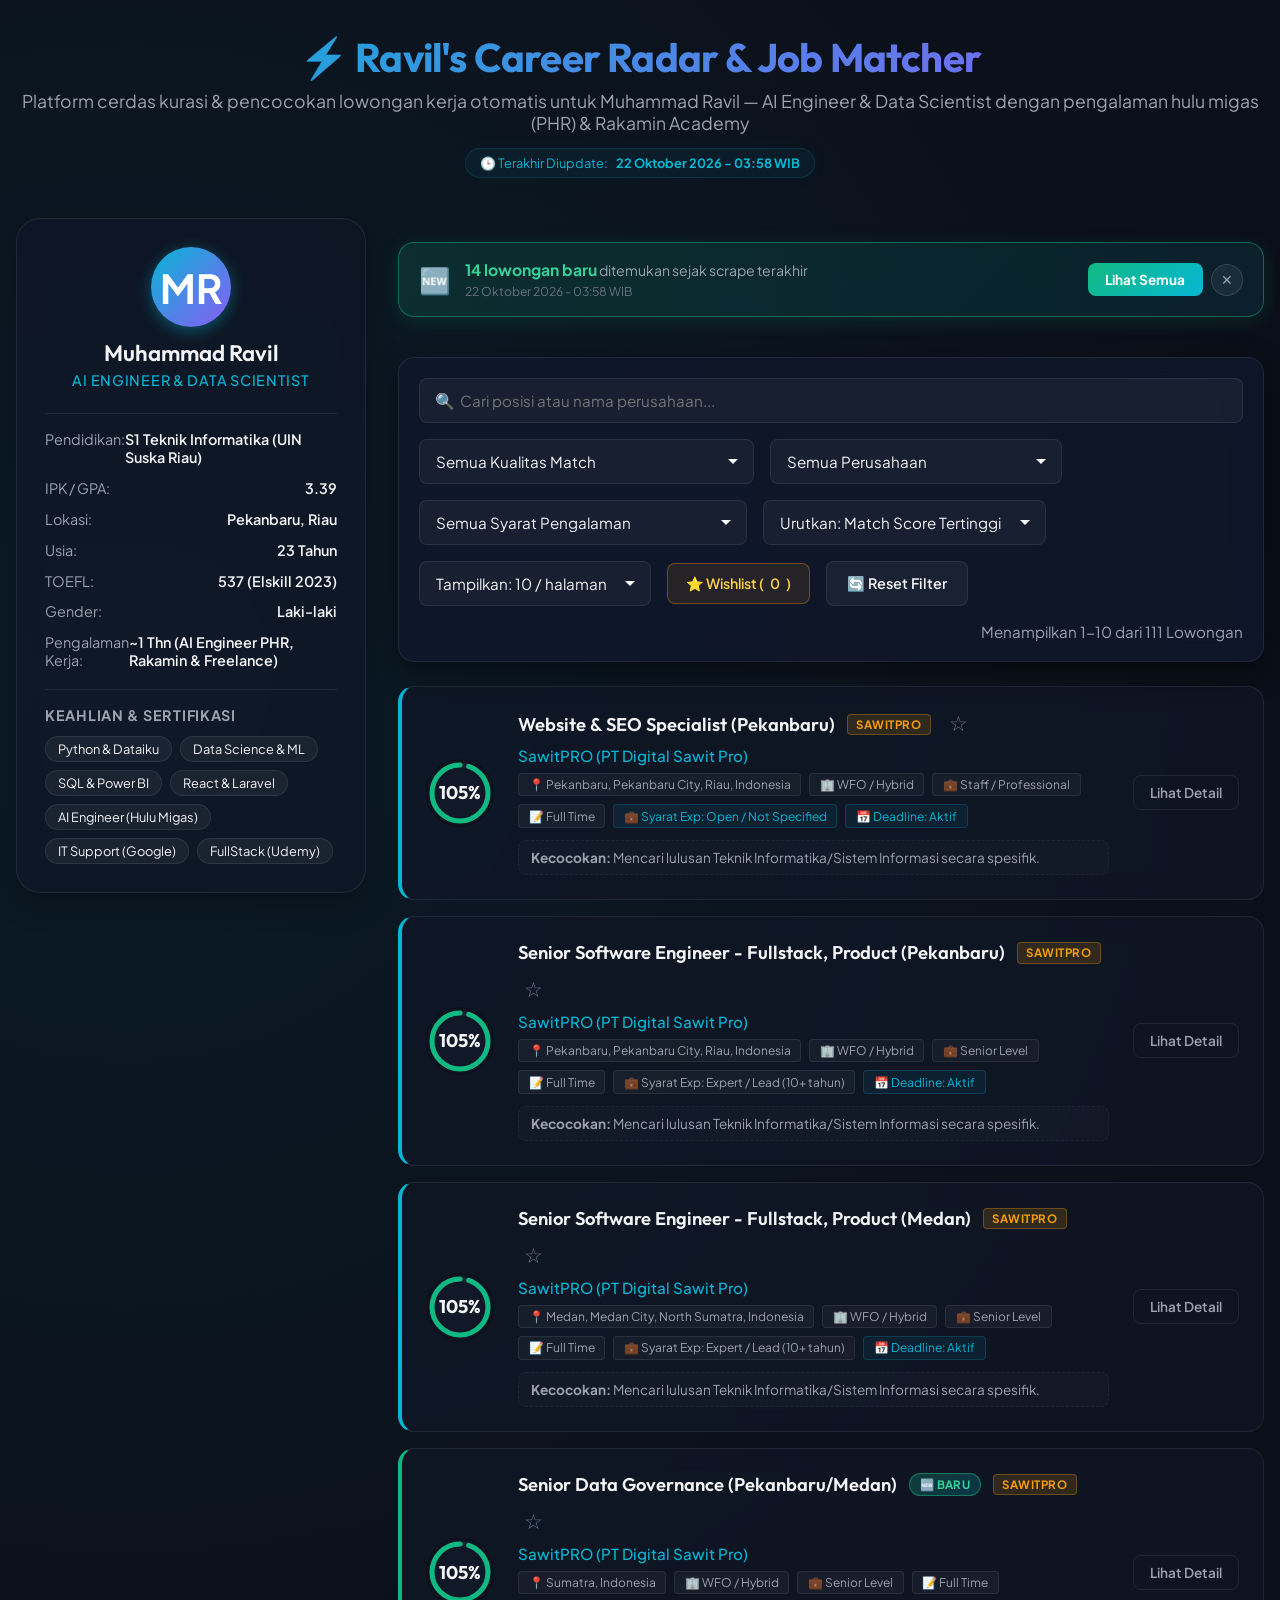
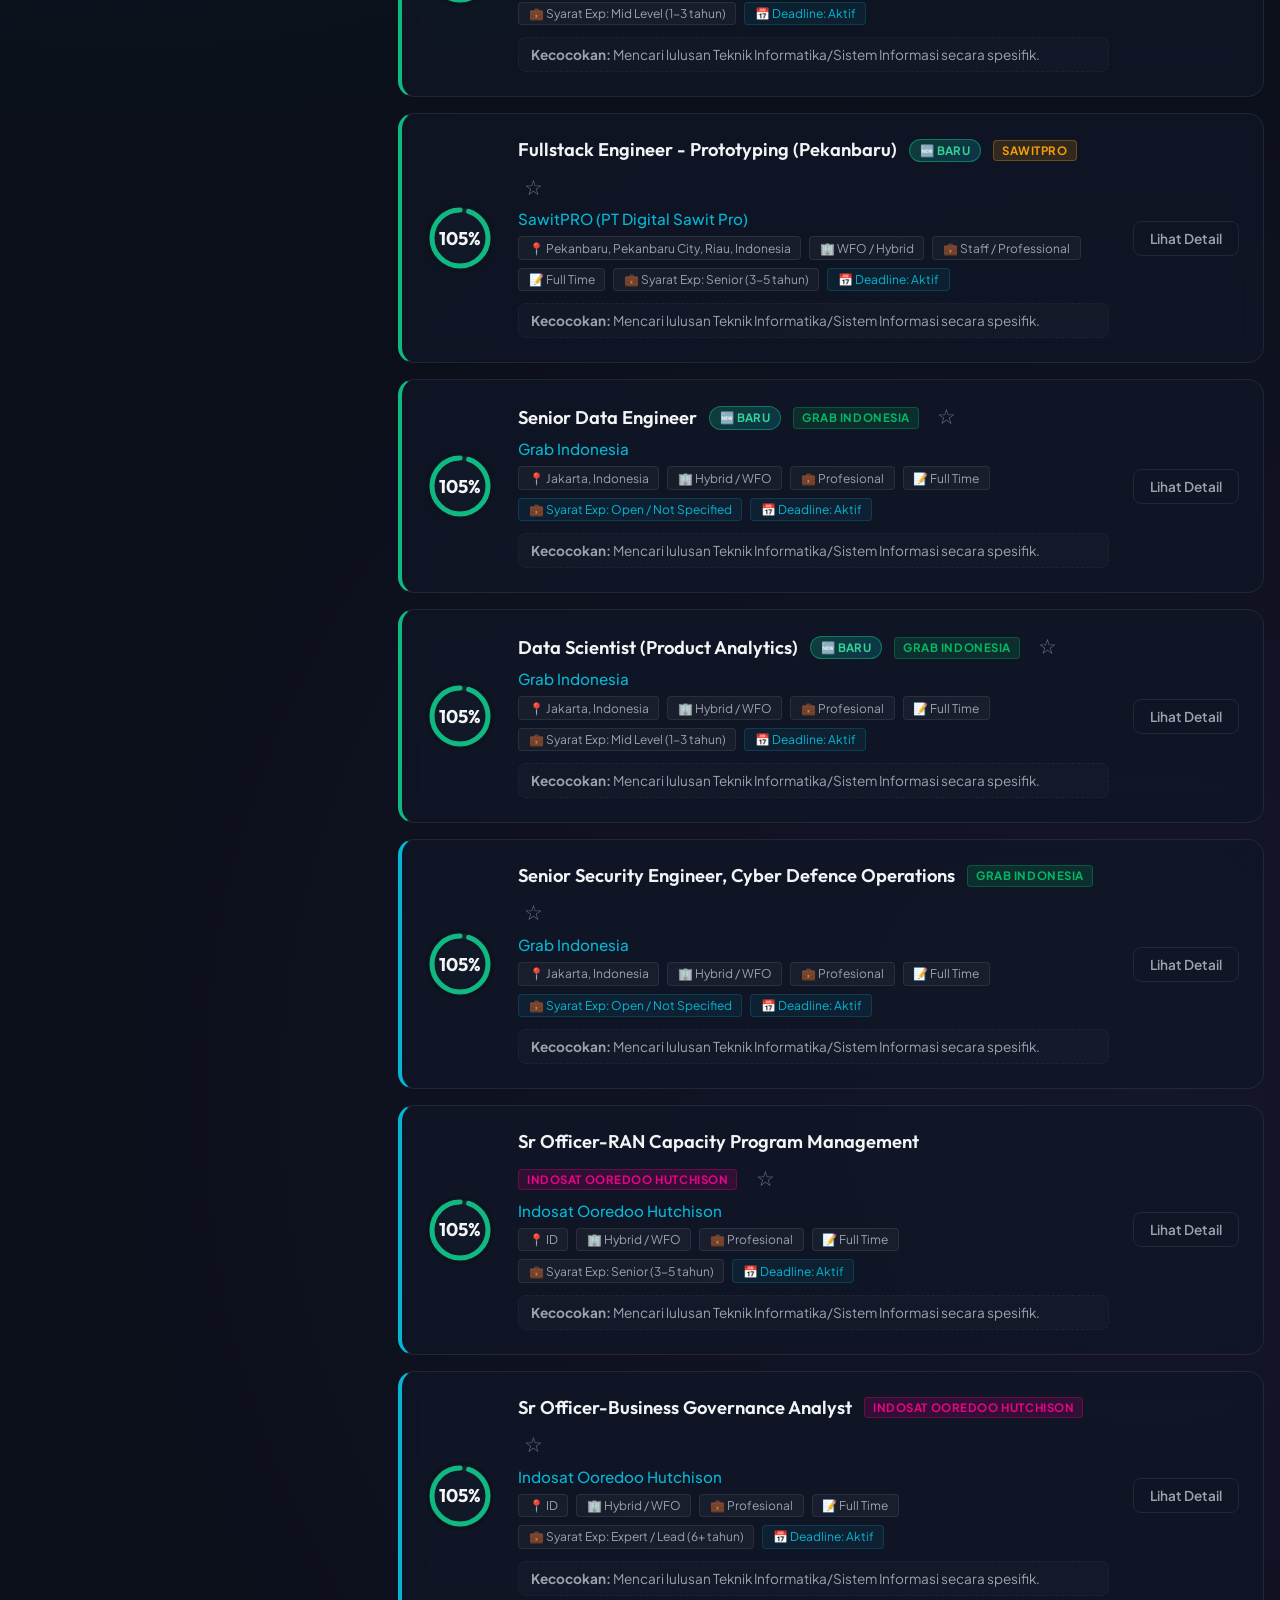
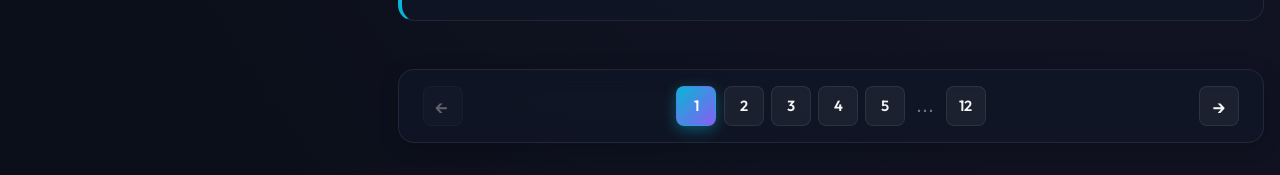
==== index.html @ 472f87f6 "fix(scraper): fix Astra API 500 error payload, centralize config, and update matched jobs to 205" ====
<!DOCTYPE html>
<html lang="en">

<head>
    <meta charset="UTF-8">
    <meta name="viewport" content="width=device-width, initial-scale=1.0">
    <title>Ravil's Career Matcher | AI-Powered Job Opportunity Radar</title>
    <meta name="description" content="AI-Powered Career Radar & Job Opportunity Matcher for Muhammad Ravil. Platform cerdas kurasi dan pencocokan lowongan kerja otomatis berbasis kecerdasan buatan.">
    <meta name="author" content="Muhammad Ravil">
    <meta property="og:title" content="Ravil's Career Matcher | AI-Powered Job Opportunity Radar">
    <meta property="og:description" content="Platform cerdas kurasi & pencocokan lowongan kerja otomatis untuk Muhammad Ravil — AI Engineer & Data Scientist.">
    <meta property="og:type" content="website">
    <link rel="manifest" href="manifest.json">
    <meta name="theme-color" content="#0f172a">
    <meta name="apple-mobile-web-app-capable" content="yes">
    <meta name="apple-mobile-web-app-status-bar-style" content="black-translucent">
    <meta name="apple-mobile-web-app-title" content="Career Radar">
    <link rel="apple-touch-icon" href="icon.svg">
    <link rel="icon"
        href="data:image/svg+xml,<svg xmlns='http://www.w3.org/2000/svg' viewBox='0 0 100 100'><rect width='100' height='100' rx='25' fill='%230f172a'/><circle cx='50' cy='50' r='38' fill='none' stroke='%2306b6d4' stroke-width='4'/><text x='50' y='68' font-size='52' text-anchor='middle'>⚡</text></svg>">
    <link rel="stylesheet" href="style.css?v=20260713_1">
    <!-- SVG Gradients Definition -->
    <svg style="width:0;height:0;position:absolute;" aria-hidden="true" focusable="false">
        <linearGradient id="scoreGrad" x1="0%" y1="0%" x2="100%" y2="100%">
            <stop offset="0%" stop-color="#06b6d4" />
            <stop offset="100%" stop-color="#8b5cf6" />
        </linearGradient>
    </svg>
</head>

<body>
    <div class="container">
        <header>
            <h1>⚡ Ravil's Career Radar & Job Matcher</h1>
            <p>Platform cerdas kurasi & pencocokan lowongan kerja otomatis untuk Muhammad Ravil — AI Engineer & Data Scientist dengan pengalaman hulu migas (PHR) & Rakamin Academy</p>
            <div class="last-updated-badge" id="lastUpdatedBadge">
                <span>🕒 Terakhir Diupdate: </span><strong id="lastUpdatedDate">-</strong>
            </div>
        </header>

        <div class="dashboard-grid">
            <!-- Sidebar: User Profile Card -->
            <aside class="profile-card">
                <div class="profile-avatar-container">
                    <div class="profile-avatar">MR</div>
                    <h3 class="profile-name">Muhammad Ravil</h3>
                    <p class="profile-title">AI Engineer & Data Scientist</p>
                </div>

                <div class="profile-details">
                    <div class="profile-item">
                        <span class="label">Pendidikan:</span>
                        <span class="val">S1 Teknik Informatika (UIN Suska Riau)</span>
                    </div>
                    <div class="profile-item">
                        <span class="label">IPK / GPA:</span>
                        <span class="val">3.39</span>
                    </div>
                    <div class="profile-item">
                        <span class="label">Lokasi:</span>
                        <span class="val">Pekanbaru, Riau</span>
                    </div>
                    <div class="profile-item">
                        <span class="label">Usia:</span>
                        <span class="val">23 Tahun</span>
                    </div>
                    <div class="profile-item">
                        <span class="label">TOEFL:</span>
                        <span class="val">537 (Elskill 2023)</span>
                    </div>
                    <div class="profile-item">
                        <span class="label">Gender:</span>
                        <span class="val">Laki-laki</span>
                    </div>
                    <div class="profile-item">
                        <span class="label">Pengalaman Kerja:</span>
                        <span class="val">~1 Thn (AI Engineer PHR, Rakamin & Freelance)</span>
                    </div>
                </div>

                <div class="profile-skills">
                    <h4>Keahlian & Sertifikasi</h4>
                    <div class="skills-tags">
                        <span class="skill-tag">Python & Dataiku</span>
                        <span class="skill-tag">Data Science & ML</span>
                        <span class="skill-tag">SQL & Power BI</span>
                        <span class="skill-tag">React & Laravel</span>
                        <span class="skill-tag">AI Engineer (Hulu Migas)</span>
                        <span class="skill-tag">IT Support (Google)</span>
                        <span class="skill-tag">FullStack (Udemy)</span>
                    </div>
                </div>
            </aside>

            <!-- Main Content Area -->
            <main class="main-section">
                <div id="jobListTopAnchor"></div>
                <!-- Search and Filters Bar -->
                <div class="filters-bar">
                    <div class="filters-top-row">
                        <div class="search-input-wrapper">
                            <span class="search-icon">🔍</span>
                            <input type="text" id="searchInput" placeholder="Cari posisi atau nama perusahaan...">
                        </div>
                        <button id="mobileFilterToggleBtn" class="mobile-filter-toggle-btn" aria-label="Toggle Filter">
                            <span>🎛️ Filter</span>
                            <span id="filterCountBadge" class="filter-count-badge" style="display: none;">0</span>
                        </button>
                    </div>

                    <div class="filter-controls-wrapper" id="filterControlsWrapper">
                        <select id="matchFilter" class="filter-select">
                            <option value="all">Semua Kualitas Match</option>
                            <option value="high">Kecocokan Tinggi (Score &gt;= 80%)</option>
                            <option value="medium">Kecocokan Sedang (Score 50% - 79%)</option>
                            <option value="low">Kecocokan Rendah (Score &lt; 50%)</option>
                            <option value="compatible">Hanya yang Kompatibel (Tanpa Blocker)</option>
                            <option value="blocked">Ada Blocker (IPK/Usia/Gender)</option>
                        </select>

                        <select id="sourceFilter" class="filter-select">
                            <option value="all">Semua Perusahaan</option>
                            <option value="grab">Grab Indonesia</option>
                            <option value="ioh">Indosat Ooredoo Hutchison (IOH)</option>
                            <option value="talentics">Hulu Migas (Talentics)</option>
                            <option value="astra">Astra Career</option>
                            <option value="ptc">Pertamina PTC</option>
                            <option value="sawitpro">SawitPRO</option>
                            <option value="indofood">Indofood Career</option>
                        </select>

                        <select id="expFilter" class="filter-select">
                            <option value="all">Semua Syarat Pengalaman</option>
                            <option value="eligible">≤ 1 Tahun (Sesuai Pengalamanmu 1 Thn)</option>
                            <option value="freshgrad">Terbuka Fresh Graduate (0 Tahun)</option>
                            <option value="experienced">Syarat &gt; 1 Tahun (Mid/Senior)</option>
                        </select>

                        <select id="sortSelect" class="filter-select">
                            <option value="score">Urutkan: Match Score Tertinggi</option>
                            <option value="title">Urutkan: Judul (A-Z)</option>
                            <option value="due_date">Urutkan: Batas Tanggal Terdekat</option>
                        </select>

                        <select id="perPageSelect" class="filter-select">
                            <option value="10" selected>Tampilkan: 10 / halaman</option>
                            <option value="25">Tampilkan: 25 / halaman</option>
                            <option value="50">Tampilkan: 50 / halaman</option>
                            <option value="100">Tampilkan: 100 / halaman</option>
                            <option value="all">Tampilkan: Semua</option>
                        </select>

                        <button id="wishlistToggleBtn" class="wishlist-toggle-btn"
                            title="Tampilkan Hanya Lowongan Tersimpan">
                            ⭐ Wishlist (<span id="wishlistCount">0</span>)
                        </button>

                        <button id="resetFilterBtn" class="reset-filter-btn"
                            title="Reset Semua Filter ke Default">
                            🔄 Reset Filter
                        </button>

                        <div class="job-count" id="jobCount">Memuat...</div>
                    </div>
                </div>

                <!-- Job Cards Container -->
                <div class="job-list" id="jobListContainer">
                    <!-- Loading Spinner initially -->
                    <div class="loading-container">
                        <div class="spinner"></div>
                        <h3>Mengambil Data Lowongan...</h3>
                        <p>Harap tunggu sementara sistem memuat data scraping lowongan.</p>
                    </div>
                </div>

                <!-- Pagination Controls -->
                <div class="pagination-bar" id="paginationBar" style="display: none;">
                    <button class="page-btn" id="prevPageBtn" title="Halaman Sebelumnya">←</button>
                    <div class="page-numbers" id="pageNumbersContainer"></div>
                    <button class="page-btn" id="nextPageBtn" title="Halaman Selanjutnya">→</button>
                </div>
            </main>
        </div>
    </div>

    <!-- Job Detail Modal -->
    <div class="modal-overlay" id="detailModal">
        <div class="modal-container">
            <div class="modal-drag-handle"></div>
            <button class="modal-close" id="modalCloseBtn">✕</button>
            <div class="modal-content" id="modalContent">
                <!-- Injected dynamically by app.js -->
            </div>
        </div>
    </div>

    <script src="matched_jobs.js?v=20260713_1"></script>
    <script src="app.js?v=20260713_1"></script>
</body>

</html>
---- style.css ----
@import url('https://fonts.googleapis.com/css2?family=Outfit:wght@300;400;500;600;700&family=Plus+Jakarta+Sans:wght@300;400;500;600;700&display=swap');

:root {
    --bg-main: #0b0f19;
    --bg-card: rgba(17, 24, 39, 0.7);
    --border-color: rgba(255, 255, 255, 0.08);
    --text-primary: #f3f4f6;
    --text-secondary: #9ca3af;
    --text-muted: #6b7280;

    --primary-gradient: linear-gradient(135deg, #06b6d4 0%, #8b5cf6 100%);
    --accent-cyan: #06b6d4;
    --accent-purple: #8b5cf6;
    --accent-emerald: #10b981;
    --accent-rose: #f43f5e;
    --accent-amber: #f59e0b;

    --font-heading: 'Outfit', sans-serif;
    --font-body: 'Plus Jakarta Sans', sans-serif;

    --radius-sm: 8px;
    --radius-md: 16px;
    --radius-lg: 24px;

    --transition: all 0.3s cubic-bezier(0.4, 0, 0.2, 1);
}

* {
    box-sizing: border-box;
    margin: 0;
    padding: 0;
}

body {
    background-color: var(--bg-main);
    color: var(--text-primary);
    font-family: var(--font-body);
    min-height: 100vh;
    padding: 2rem 1rem;
    overflow-x: hidden;
    background-image:
        radial-gradient(circle at 10% 20%, rgba(6, 182, 212, 0.08) 0%, transparent 40%),
        radial-gradient(circle at 90% 80%, rgba(139, 92, 246, 0.08) 0%, transparent 40%);
}

.container {
    max-width: 1280px;
    margin: 0 auto;
    width: 100%;
}

/* Header Section */
header {
    margin-bottom: 2.5rem;
    text-align: center;
}

header h1 {
    font-family: var(--font-heading);
    font-size: 2.5rem;
    font-weight: 700;
    margin-bottom: 0.5rem;
    background: var(--primary-gradient);
    -webkit-background-clip: text;
    -webkit-text-fill-color: transparent;
    letter-spacing: -0.02em;
}

header p {
    color: var(--text-secondary);
    font-size: 1.1rem;
}

.last-updated-badge {
    display: inline-flex;
    align-items: center;
    gap: 0.5rem;
    background: rgba(6, 182, 212, 0.06);
    border: 1px solid rgba(6, 182, 212, 0.15);
    padding: 0.4rem 0.9rem;
    border-radius: 999px;
    font-size: 0.8rem;
    color: var(--accent-cyan);
    margin-top: 0.85rem;
    font-family: var(--font-body);
    box-shadow: 0 0 15px rgba(6, 182, 212, 0.05);
    transition: var(--transition);
}

.last-updated-badge:hover {
    border-color: rgba(6, 182, 212, 0.3);
    background: rgba(6, 182, 212, 0.1);
    box-shadow: 0 0 20px rgba(6, 182, 212, 0.15);
    transform: translateY(-1px);
}

.company-logo {
    width: 32px !important;
    height: 32px !important;
    max-width: 32px !important;
    max-height: 32px !important;
    object-fit: contain !important;
    border-radius: 6px;
    background: #ffffff;
    padding: 2px;
    vertical-align: middle;
    flex-shrink: 0;
    border: 1px solid rgba(255, 255, 255, 0.15);
}

/* Dashboard Grid Layout */
.dashboard-grid {
    display: grid;
    grid-template-columns: 350px 1fr;
    gap: 2rem;
    align-items: start;
}

@media (max-width: 1024px) {
    .dashboard-grid {
        grid-template-columns: 1fr;
    }
}

/* Profile Card */
.profile-card {
    background: var(--bg-card);
    border: 1px solid var(--border-color);
    border-radius: var(--radius-lg);
    padding: 1.75rem;
    position: sticky;
    top: 2rem;
    backdrop-filter: blur(12px);
    box-shadow: 0 10px 30px rgba(0, 0, 0, 0.3);
}

.profile-avatar-container {
    text-align: center;
    margin-bottom: 1.5rem;
}

.profile-avatar {
    width: 80px;
    height: 80px;
    border-radius: 50%;
    background: var(--primary-gradient);
    display: inline-flex;
    align-items: center;
    justify-content: center;
    font-size: 2.5rem;
    font-weight: 700;
    color: white;
    margin-bottom: 0.75rem;
    box-shadow: 0 4px 15px rgba(6, 182, 212, 0.4);
}

.profile-name {
    font-family: var(--font-heading);
    font-size: 1.4rem;
    font-weight: 600;
    margin-bottom: 0.25rem;
}

.profile-title {
    color: var(--accent-cyan);
    font-size: 0.9rem;
    font-weight: 500;
    text-transform: uppercase;
    letter-spacing: 0.05em;
    margin-bottom: 1rem;
}

.profile-details {
    border-top: 1px solid var(--border-color);
    padding-top: 1rem;
}

.profile-item {
    display: flex;
    justify-content: space-between;
    margin-bottom: 0.8rem;
    font-size: 0.9rem;
}

.profile-item .label {
    color: var(--text-secondary);
}

.profile-item .val {
    font-weight: 600;
    color: var(--text-primary);
}

.profile-skills {
    margin-top: 1.25rem;
    border-top: 1px solid var(--border-color);
    padding-top: 1rem;
}

.profile-skills h4 {
    font-size: 0.9rem;
    color: var(--text-secondary);
    margin-bottom: 0.75rem;
    text-transform: uppercase;
    letter-spacing: 0.05em;
}

.skills-tags {
    display: flex;
    flex-wrap: wrap;
    gap: 0.5rem;
}

.skill-tag {
    background: rgba(255, 255, 255, 0.05);
    border: 1px solid var(--border-color);
    border-radius: 20px;
    padding: 0.25rem 0.75rem;
    font-size: 0.8rem;
    color: var(--text-primary);
    transition: var(--transition);
}

.skill-tag:hover {
    background: rgba(6, 182, 212, 0.15);
    border-color: var(--accent-cyan);
}

/* Main Job Search List & Filters */
.main-section {
    display: flex;
    flex-direction: column;
    gap: 1.5rem;
}

/* Search and Filters Bar */
.filters-bar {
    background: rgba(15, 23, 42, 0.94);
    border: 1px solid var(--border-color);
    border-radius: var(--radius-md);
    padding: 1.25rem;
    display: flex;
    flex-direction: column;
    gap: 1rem;
    backdrop-filter: blur(16px);
    position: sticky;
    top: 1rem;
    z-index: 50;
    box-shadow: 0 10px 30px rgba(0, 0, 0, 0.45);
}

.filters-top-row {
    display: flex;
    align-items: center;
    gap: 1rem;
    width: 100%;
}

.filter-controls-wrapper {
    display: flex;
    flex-wrap: wrap;
    align-items: center;
    gap: 1rem;
    width: 100%;
}

.mobile-filter-toggle-btn {
    display: none;
}

.search-input-wrapper {
    flex: 1;
    min-width: 250px;
    position: relative;
}

.search-input-wrapper input {
    width: 100%;
    background: rgba(255, 255, 255, 0.04);
    border: 1px solid var(--border-color);
    border-radius: var(--radius-sm);
    padding: 0.75rem 1rem;
    padding-left: 2.5rem;
    color: var(--text-primary);
    font-family: inherit;
    font-size: 0.95rem;
    transition: var(--transition);
}

.search-input-wrapper input:focus {
    outline: none;
    border-color: var(--accent-cyan);
    box-shadow: 0 0 10px rgba(6, 182, 212, 0.2);
    background: rgba(255, 255, 255, 0.08);
}

.search-input-wrapper .search-icon {
    position: absolute;
    left: 1rem;
    top: 50%;
    transform: translateY(-50%);
    color: var(--text-muted);
    pointer-events: none;
}

.filter-select {
    background: rgba(255, 255, 255, 0.04);
    border: 1px solid var(--border-color);
    border-radius: var(--radius-sm);
    padding: 0.75rem 2rem 0.75rem 1rem;
    color: var(--text-primary);
    font-family: inherit;
    font-size: 0.95rem;
    cursor: pointer;
    outline: none;
    transition: var(--transition);
    appearance: none;
    background-image: url("data:image/svg+xml;utf8,<svg fill='white' height='24' viewBox='0 0 24 24' width='24' xmlns='http://www.w3.org/2000/svg'><path d='M7 10l5 5 5-5z'/><path d='M0 0h24v24H0z' fill='none'/></svg>");
    background-repeat: no-repeat;
    background-position: right 8px center;
}

.filter-select:focus {
    border-color: var(--accent-cyan);
}

.wishlist-toggle-btn,
.reset-filter-btn {
    background: rgba(255, 255, 255, 0.05);
    border: 1px solid var(--border-color);
    color: var(--text-primary);
    padding: 0.75rem 1.25rem;
    border-radius: var(--radius-sm);
    cursor: pointer;
    font-family: inherit;
    font-weight: 600;
    font-size: 0.9rem;
    transition: var(--transition);
    white-space: nowrap;
}

.wishlist-toggle-btn:hover,
.reset-filter-btn:hover {
    background: rgba(255, 255, 255, 0.1);
    border-color: var(--accent-cyan);
    color: var(--accent-cyan);
    box-shadow: 0 0 12px rgba(6, 182, 212, 0.15);
}

.reset-filter-btn:active {
    transform: scale(0.98);
}

.filter-select option {
    background-color: #0f172a;
    color: var(--text-primary);
}

.job-count {
    color: var(--text-secondary);
    font-size: 0.95rem;
    margin-left: auto;
}

@media (max-width: 768px) {
    .job-count {
        width: 100%;
        margin-left: 0;
        text-align: right;
    }
}

/* Jobs Listings */
.job-list {
    display: flex;
    flex-direction: column;
    gap: 1rem;
}

.job-card {
    background: var(--bg-card);
    border: 1px solid var(--border-color);
    border-radius: var(--radius-md);
    padding: 1.5rem;
    display: flex;
    gap: 1.5rem;
    align-items: center;
    position: relative;
    overflow: hidden;
    backdrop-filter: blur(12px);
    transition: var(--transition);
    cursor: pointer;
}

.job-card:hover {
    transform: translateY(-2px);
    border-color: rgba(255, 255, 255, 0.18);
    box-shadow: 0 10px 25px rgba(0, 0, 0, 0.4);
}

.job-card.blocked {
    opacity: 0.7;
    border-left: 4px solid var(--accent-rose);
}

.job-card:not(.blocked) {
    border-left: 4px solid var(--accent-cyan);
}

/* Skeleton loading shimmer */
@keyframes shimmer {
    0% {
        background-position: -400px 0;
    }

    100% {
        background-position: 400px 0;
    }
}

.skeleton {
    background: linear-gradient(90deg, rgba(255, 255, 255, 0.04) 25%, rgba(255, 255, 255, 0.1) 50%, rgba(255, 255, 255, 0.04) 75%);
    background-size: 800px 100%;
    animation: shimmer 1.4s infinite linear;
    border-radius: 8px;
}

.skeleton-card {
    pointer-events: none;
    cursor: default;
}

.skeleton-circle {
    width: 68px;
    height: 68px;
    border-radius: 50%;
    flex-shrink: 0;
}

.skeleton-title {
    height: 20px;
    width: 60%;
    margin-bottom: 0.75rem;
}

.skeleton-line {
    height: 14px;
    width: 80%;
    margin-bottom: 0.5rem;
}

.skeleton-line.short {
    width: 45%;
}

/* Radial Progress Circular Score */
.score-circle {
    width: 68px;
    height: 68px;
    border-radius: 50%;
    position: relative;
    display: flex;
    align-items: center;
    justify-content: center;
    flex-shrink: 0;
    background: #111827;
    box-shadow: inset 0 0 10px rgba(0, 0, 0, 0.5);
}

.score-circle svg {
    position: absolute;
    width: 100%;
    height: 100%;
    transform: rotate(-90deg);
}

.score-circle circle {
    fill: none;
    stroke-width: 5;
}

.score-circle .bg-ring {
    stroke: rgba(255, 255, 255, 0.05);
}

.score-circle .progress-ring {
    stroke: url(#scoreGrad);
    stroke-linecap: round;
    transition: stroke-dashoffset 0.6s ease;
}

.score-circle.low-match .progress-ring {
    stroke: var(--accent-rose);
}

.score-circle.medium-match .progress-ring {
    stroke: var(--accent-amber);
}

.score-circle.high-match .progress-ring {
    stroke: var(--accent-emerald);
}

.score-text {
    font-family: var(--font-heading);
    font-weight: 700;
    font-size: 1.15rem;
}

/* Job Details Layout inside Card */
.job-info {
    flex: 1;
}

.job-card-header {
    display: flex;
    justify-content: space-between;
    align-items: flex-start;
    gap: 1rem;
    margin-bottom: 0.5rem;
}

.job-title-text {
    font-family: var(--font-heading);
    font-size: 1.15rem;
    font-weight: 600;
    color: var(--text-primary);
    line-height: 1.3;
}

.job-company {
    color: var(--accent-cyan);
    font-size: 0.95rem;
    font-weight: 500;
    margin-bottom: 0.5rem;
}

.job-meta-tags {
    display: flex;
    flex-wrap: wrap;
    gap: 0.5rem;
    margin-bottom: 0.75rem;
}

.meta-tag {
    background: rgba(255, 255, 255, 0.04);
    border: 1px solid var(--border-color);
    padding: 0.2rem 0.6rem;
    border-radius: 4px;
    font-size: 0.75rem;
    color: var(--text-secondary);
    display: inline-flex;
    align-items: center;
    gap: 0.3rem;
}

.meta-tag i {
    font-size: 0.85rem;
}

.meta-tag.highlight {
    background: rgba(6, 182, 212, 0.08);
    border-color: rgba(6, 182, 212, 0.2);
    color: var(--accent-cyan);
}

/* Source / Company Type Badges */
.source-badge {
    display: inline-block;
    padding: 0.2rem 0.65rem;
    border-radius: 999px;
    font-size: 0.72rem;
    font-weight: 700;
    text-transform: uppercase;
    letter-spacing: 0.03em;
}

.source-badge.talentics {
    background: rgba(16, 185, 129, 0.15);
    border: 1px solid rgba(16, 185, 129, 0.35);
    color: #34d399;
}

.source-badge.ioh {
    background: rgba(244, 63, 94, 0.15);
    border: 1px solid rgba(244, 63, 94, 0.35);
    color: #fb7185;
}

.source-badge.grab {
    background: rgba(34, 197, 94, 0.15);
    border: 1px solid rgba(34, 197, 94, 0.35);
    color: #4ade80;
}

.source-badge.astra {
    background: rgba(59, 130, 246, 0.15);
    border: 1px solid rgba(59, 130, 246, 0.35);
    color: #60a5fa;
}

.source-badge.ptc {
    background: rgba(245, 158, 11, 0.15);
    border: 1px solid rgba(245, 158, 11, 0.35);
    color: #fbbf24;
}

.source-badge.sawitpro {
    background: rgba(168, 85, 247, 0.15);
    border: 1px solid rgba(168, 85, 247, 0.35);
    color: #c084fc;
}

.source-badge.indofood {
    background: rgba(14, 165, 233, 0.15);
    border: 1px solid rgba(14, 165, 233, 0.35);
    color: #38bdf8;
}

.job-matching-preview {
    font-size: 0.85rem;
    color: var(--text-secondary);
    background: rgba(255, 255, 255, 0.02);
    border-radius: 8px;
    padding: 0.5rem 0.75rem;
    border: 1px dashed rgba(255, 255, 255, 0.05);
}

.blocker-banner {
    background: rgba(244, 63, 94, 0.1);
    border: 1px solid rgba(244, 63, 94, 0.2);
    color: var(--accent-rose);
    border-radius: 8px;
    padding: 0.4rem 0.75rem;
    font-size: 0.8rem;
    font-weight: 600;
    display: inline-flex;
    align-items: center;
    gap: 0.4rem;
    margin-top: 0.5rem;
}

/* Detail Button */
.view-detail-btn {
    background: transparent;
    border: 1px solid var(--border-color);
    color: var(--text-secondary);
    padding: 0.5rem 1rem;
    border-radius: var(--radius-sm);
    cursor: pointer;
    font-family: inherit;
    font-size: 0.85rem;
    font-weight: 600;
    transition: var(--transition);
    white-space: nowrap;
}

.job-card:hover .view-detail-btn {
    background: var(--primary-gradient);
    border-color: transparent;
    color: white;
    box-shadow: 0 4px 12px rgba(139, 92, 246, 0.3);
}

@media (max-width: 640px) {
    .job-card {
        flex-direction: column;
        align-items: flex-start;
        gap: 1rem;
    }

    .view-detail-btn {
        width: 100%;
        text-align: center;
    }
}

/* Modal Styling */
.modal-overlay {
    position: fixed;
    top: 0;
    left: 0;
    right: 0;
    bottom: 0;
    background: rgba(0, 0, 0, 0.75);
    backdrop-filter: blur(8px);
    z-index: 1000;
    display: flex;
    align-items: center;
    justify-content: center;
    opacity: 0;
    pointer-events: none;
    transition: var(--transition);
    padding: 1.5rem;
}

.modal-overlay.active {
    opacity: 1;
    pointer-events: auto;
}

.modal-container {
    background: #0f172a;
    border: 1px solid var(--border-color);
    border-radius: var(--radius-lg);
    max-width: 800px;
    width: 100%;
    max-height: 85vh;
    overflow-y: auto;
    position: relative;
    box-shadow: 0 25px 50px -12px rgba(0, 0, 0, 0.5);
    transform: translateY(20px);
    transition: var(--transition);
}

.modal-overlay.active .modal-container {
    transform: translateY(0);
}

.modal-close {
    position: absolute;
    top: 1.25rem;
    right: 1.25rem;
    background: rgba(255, 255, 255, 0.05);
    border: 1px solid var(--border-color);
    width: 36px;
    height: 36px;
    border-radius: 50%;
    color: var(--text-secondary);
    display: flex;
    align-items: center;
    justify-content: center;
    cursor: pointer;
    font-size: 1.25rem;
    transition: var(--transition);
    z-index: 10;
}

.modal-close:hover {
    background: rgba(244, 63, 94, 0.1);
    color: var(--accent-rose);
    border-color: rgba(244, 63, 94, 0.2);
}

.modal-content {
    padding: 2.5rem 2rem;
}

.modal-header-section {
    margin-bottom: 1.5rem;
    border-bottom: 1px solid var(--border-color);
    padding-bottom: 1.5rem;
}

.modal-job-title {
    font-family: var(--font-heading);
    font-size: 1.6rem;
    font-weight: 700;
    margin-bottom: 0.5rem;
    line-height: 1.2;
}

.modal-job-company {
    color: var(--accent-cyan);
    font-size: 1.1rem;
    font-weight: 600;
    margin-bottom: 1rem;
}

/* AI / NLP Smart Requirement Breakdown Box */
.nlp-smart-box {
    background: linear-gradient(135deg, rgba(99, 102, 241, 0.12), rgba(168, 85, 247, 0.08));
    border: 1px solid rgba(139, 92, 246, 0.35);
    border-radius: var(--radius-md);
    padding: 1.25rem;
    margin-bottom: 1.5rem;
    box-shadow: 0 8px 32px rgba(139, 92, 246, 0.12);
}

.nlp-smart-header {
    display: flex;
    align-items: center;
    gap: 0.75rem;
    margin-bottom: 1rem;
    border-bottom: 1px solid rgba(139, 92, 246, 0.25);
    padding-bottom: 0.75rem;
}

.nlp-icon {
    font-size: 1.6rem;
}

.nlp-header-text h4 {
    font-family: var(--font-heading);
    font-size: 1.05rem;
    color: #c4b5fd;
    margin: 0;
}

.nlp-header-text p {
    font-size: 0.78rem;
    color: var(--text-secondary);
    margin: 0.1rem 0 0;
}

.nlp-smart-grid {
    display: grid;
    grid-template-columns: 1fr 1fr;
    gap: 0.75rem;
    margin-bottom: 1rem;
}

@media (max-width: 640px) {
    .nlp-smart-grid {
        grid-template-columns: 1fr;
    }
}

.nlp-item {
    background: rgba(15, 23, 42, 0.6);
    border: 1px solid rgba(255, 255, 255, 0.08);
    border-radius: 10px;
    padding: 0.75rem 0.9rem;
}

.nlp-item h5 {
    font-size: 0.75rem;
    color: #a78bfa;
    text-transform: uppercase;
    letter-spacing: 0.04em;
    margin-bottom: 0.25rem;
}

.nlp-item p {
    font-size: 0.86rem;
    color: var(--text-primary);
    margin: 0;
    line-height: 1.4;
}

.nlp-skills-row h5 {
    font-size: 0.8rem;
    color: #ddd6fe;
    margin-bottom: 0.4rem;
}

.nlp-tags {
    display: flex;
    flex-wrap: wrap;
    gap: 0.45rem;
}

.nlp-skill-badge {
    font-size: 0.75rem;
    font-weight: 600;
    padding: 0.25rem 0.65rem;
    border-radius: 999px;
}

.nlp-skill-badge.mandatory {
    background: rgba(16, 185, 129, 0.2);
    border: 1px solid rgba(16, 185, 129, 0.4);
    color: #34d399;
}

.nlp-skill-badge.plus {
    background: rgba(245, 158, 11, 0.2);
    border: 1px solid rgba(245, 158, 11, 0.4);
    color: #fbbf24;
}

.nlp-skill-badge.neutral {
    background: rgba(255, 255, 255, 0.08);
    border: 1px solid rgba(255, 255, 255, 0.15);
    color: var(--text-secondary);
}

.nlp-sentences-box {
    margin-top: 1rem;
    background: rgba(15, 23, 42, 0.5);
    border-radius: 10px;
    padding: 0.75rem 0.9rem;
}

.nlp-sentences-box h5 {
    font-size: 0.78rem;
    color: #a78bfa;
    margin-bottom: 0.4rem;
}

.nlp-sentences-list {
    list-style: none;
    padding: 0;
    margin: 0;
}

.nlp-sentences-list li {
    font-size: 0.83rem;
    color: #e2e8f0;
    margin-bottom: 0.35rem;
    line-height: 1.45;
}

/* Matching Details Checklist */
.match-evaluation-section {
    background: rgba(255, 255, 255, 0.02);
    border: 1px solid var(--border-color);
    border-radius: var(--radius-md);
    padding: 1.5rem;
    margin-bottom: 2rem;
}

.match-evaluation-title {
    font-family: var(--font-heading);
    font-size: 1.2rem;
    font-weight: 600;
    margin-bottom: 1rem;
    display: flex;
    align-items: center;
    justify-content: space-between;
}

.match-checklist {
    display: grid;
    grid-template-columns: 1fr 1fr;
    gap: 1rem;
}

@media (max-width: 640px) {
    .match-checklist {
        grid-template-columns: 1fr;
    }
}

.checklist-item {
    background: rgba(255, 255, 255, 0.02);
    border: 1px solid var(--border-color);
    border-radius: 8px;
    padding: 0.75rem 1rem;
    display: flex;
    align-items: flex-start;
    gap: 0.75rem;
}

.checklist-item-full {
    grid-column: span 2;
}

.modal-drag-handle {
    display: none;
}

.checklist-icon {
    font-size: 1.2rem;
    margin-top: 0.1rem;
}

.checklist-icon.match {
    color: var(--accent-emerald);
}

.checklist-icon.no-match {
    color: var(--accent-rose);
}

.checklist-icon.medium {
    color: var(--accent-amber);
}

.checklist-icon.neutral {
    color: var(--text-secondary);
}

.checklist-info h5 {
    font-size: 0.85rem;
    text-transform: uppercase;
    letter-spacing: 0.05em;
    color: var(--text-secondary);
    margin-bottom: 0.15rem;
}

.checklist-info p {
    font-size: 0.85rem;
    color: var(--text-primary);
    line-height: 1.4;
}

/* Job Details Content tabs */
.tab-headers {
    display: flex;
    border-bottom: 1px solid var(--border-color);
    margin-bottom: 1.5rem;
    gap: 1.5rem;
}

.tab-btn {
    background: transparent;
    border: none;
    color: var(--text-secondary);
    padding: 0.75rem 0.25rem;
    cursor: pointer;
    font-family: inherit;
    font-size: 0.95rem;
    font-weight: 600;
    position: relative;
    transition: var(--transition);
}

.tab-btn:hover {
    color: var(--text-primary);
}

.tab-btn.active {
    color: var(--accent-cyan);
}

.tab-btn.active::after {
    content: '';
    position: absolute;
    bottom: -1px;
    left: 0;
    right: 0;
    height: 2px;
    background: var(--accent-cyan);
}

.tab-pane {
    display: none;
    font-size: 0.95rem;
    line-height: 1.6;
    color: #d1d5db;
}

.tab-pane.active {
    display: block;
}

.tab-pane p {
    margin-bottom: 1rem;
}

.tab-pane ul,
.tab-pane ol {
    margin-bottom: 1rem;
    padding-left: 1.5rem;
}

.tab-pane li {
    margin-bottom: 0.4rem;
}

/* Apply CTA Footer in Modal */
.modal-footer {
    display: flex;
    justify-content: flex-end;
    gap: 1rem;
    border-top: 1px solid var(--border-color);
    padding-top: 1.5rem;
    margin-top: 2rem;
}

.btn-secondary {
    background: rgba(255, 255, 255, 0.05);
    border: 1px solid var(--border-color);
    color: var(--text-primary);
    padding: 0.75rem 1.5rem;
    border-radius: var(--radius-sm);
    font-family: inherit;
    font-weight: 600;
    cursor: pointer;
    transition: var(--transition);
}

.btn-secondary:hover {
    background: rgba(255, 255, 255, 0.1);
}

.btn-primary {
    background: var(--primary-gradient);
    border: none;
    color: white;
    padding: 0.75rem 1.75rem;
    border-radius: var(--radius-sm);
    font-family: inherit;
    font-weight: 600;
    cursor: pointer;
    transition: var(--transition);
    display: inline-flex;
    align-items: center;
    gap: 0.5rem;
    text-decoration: none;
    box-shadow: 0 4px 15px rgba(139, 92, 246, 0.3);
}

.btn-primary:hover {
    transform: translateY(-1px);
    box-shadow: 0 6px 20px rgba(139, 92, 246, 0.4);
}

/* Loading and Empty State */
.loading-container,
.empty-container {
    text-align: center;
    padding: 4rem 2rem;
    background: var(--bg-card);
    border: 1px solid var(--border-color);
    border-radius: var(--radius-md);
    backdrop-filter: blur(12px);
}

.spinner {
    width: 50px;
    height: 50px;
    border: 3px solid rgba(255, 255, 255, 0.05);
    border-top-color: var(--accent-cyan);
    border-radius: 50%;
    display: inline-block;
    animation: spin 1s linear infinite;
    margin-bottom: 1.5rem;
}

@keyframes spin {
    to {
        transform: rotate(360deg);
    }
}

.empty-container {
    color: var(--text-secondary);
}

.empty-icon {
    font-size: 3rem;
    color: var(--text-muted);
    margin-bottom: 1rem;
}

/* Source Badges and Logo Styles */
.source-badge {
    padding: 0.25rem 0.5rem;
    border-radius: 4px;
    font-size: 0.72rem;
    font-weight: 700;
    text-transform: uppercase;
    letter-spacing: 0.05em;
    display: inline-flex;
    align-items: center;
    line-height: 1;
}

.source-badge.astra {
    background: rgba(239, 68, 68, 0.15);
    border: 1px solid rgba(239, 68, 68, 0.3);
    color: #ef4444;
}

.source-badge.talentics {
    background: rgba(59, 130, 246, 0.15);
    border: 1px solid rgba(59, 130, 246, 0.3);
    color: #3b82f6;
}

.source-badge.ptc {
    background: rgba(16, 185, 129, 0.15);
    border: 1px solid rgba(16, 185, 129, 0.3);
    color: #10b981;
}

.source-badge.sawitpro {
    background: rgba(245, 158, 11, 0.15);
    border: 1px solid rgba(245, 158, 11, 0.3);
    color: #f59e0b;
}

.source-badge.grab {
    background: rgba(0, 185, 100, 0.15);
    border: 1px solid rgba(0, 185, 100, 0.3);
    color: #00b964;
}

.source-badge.ioh {
    background: rgba(236, 0, 140, 0.15);
    border: 1px solid rgba(236, 0, 140, 0.3);
    color: #EC008C;
}

.job-title-wrapper {
    display: flex;
    align-items: center;
    gap: 0.75rem;
    flex-wrap: wrap;
}

.job-company {
    color: var(--accent-cyan);
    font-size: 0.95rem;
    font-weight: 500;
    margin-bottom: 0.5rem;
    display: flex;
    align-items: center;
    gap: 0.5rem;
}

.company-logo {
    width: 24px;
    height: 24px;
    border-radius: 4px;
    object-fit: contain;
    background: white;
    padding: 2px;
    box-shadow: 0 2px 4px rgba(0, 0, 0, 0.15);
}

/* =========================================
   Pagination Bar
   ========================================= */
.pagination-bar {
    display: flex;
    align-items: center;
    justify-content: space-between;
    background: var(--bg-card);
    border: 1px solid var(--border-color);
    border-radius: var(--radius-md);
    padding: 1rem 1.5rem;
    margin-top: 1.5rem;
    backdrop-filter: blur(12px);
    flex-wrap: wrap;
    gap: 1rem;
    box-shadow: 0 4px 20px rgba(0, 0, 0, 0.2);
}

.page-btn {
    background: rgba(255, 255, 255, 0.05);
    border: 1px solid var(--border-color);
    color: var(--text-primary);
    width: 40px;
    height: 40px;
    border-radius: var(--radius-sm);
    font-family: inherit;
    font-size: 1.1rem;
    font-weight: 700;
    cursor: pointer;
    transition: var(--transition);
    display: inline-flex;
    align-items: center;
    justify-content: center;
}

.page-btn:hover:not(:disabled) {
    background: var(--primary-gradient);
    border-color: transparent;
    color: white;
    box-shadow: 0 4px 15px rgba(6, 182, 212, 0.35);
}

.page-btn:disabled {
    opacity: 0.35;
    cursor: not-allowed;
}

.page-numbers {
    display: flex;
    align-items: center;
    gap: 0.45rem;
    flex-wrap: wrap;
    justify-content: center;
}

.page-number-btn {
    min-width: 40px;
    height: 40px;
    padding: 0 0.75rem;
    border-radius: var(--radius-sm);
    background: rgba(255, 255, 255, 0.05);
    border: 1px solid var(--border-color);
    color: var(--text-primary);
    font-family: var(--font-heading);
    font-weight: 600;
    font-size: 0.92rem;
    display: inline-flex;
    align-items: center;
    justify-content: center;
    cursor: pointer;
    transition: var(--transition);
}

.page-number-btn:hover {
    background: rgba(255, 255, 255, 0.15);
    border-color: var(--accent-cyan);
}

.page-number-btn.active {
    background: var(--primary-gradient);
    border-color: transparent;
    color: white;
    box-shadow: 0 4px 14px rgba(6, 182, 212, 0.4);
}

.page-ellipsis {
    color: var(--text-muted);
    font-weight: 700;
    padding: 0 0.25rem;
}

/* =========================================
   Wishlist, Bookmarks & Cover Letter Generator
   ========================================= */
.wishlist-toggle-btn {
    background: rgba(245, 158, 11, 0.1);
    border: 1px solid rgba(245, 158, 11, 0.35);
    color: #fcd34d;
    padding: 0.65rem 1.1rem;
    border-radius: var(--radius-sm);
    font-family: inherit;
    font-size: 0.88rem;
    font-weight: 600;
    cursor: pointer;
    transition: var(--transition);
    display: inline-flex;
    align-items: center;
    gap: 0.4rem;
}

.wishlist-toggle-btn:hover {
    background: rgba(245, 158, 11, 0.2);
    border-color: #fbbf24;
}

.wishlist-toggle-btn.active {
    background: linear-gradient(135deg, #f59e0b, #d97706);
    color: #ffffff;
    border-color: #f59e0b;
    box-shadow: 0 4px 15px rgba(245, 158, 11, 0.35);
}

/* Bookmark Star on Card Header */
.bookmark-btn {
    background: transparent;
    border: none;
    color: #64748b;
    font-size: 1.3rem;
    cursor: pointer;
    transition: var(--transition);
    padding: 0.2rem 0.4rem;
    line-height: 1;
}

.bookmark-btn:hover {
    color: #fcd34d;
    transform: scale(1.15);
}

.bookmark-btn.active {
    color: #f59e0b;
    text-shadow: 0 0 12px rgba(245, 158, 11, 0.6);
}

/* Application Status Pill on Card Header */
.app-status-pill {
    font-size: 0.72rem;
    font-weight: 700;
    padding: 0.2rem 0.6rem;
    border-radius: 999px;
    display: inline-block;
    margin-left: 0.4rem;
    vertical-align: middle;
}

.app-status-pill.applied {
    background: rgba(59, 130, 246, 0.2);
    border: 1px solid rgba(59, 130, 246, 0.4);
    color: #60a5fa;
}

.app-status-pill.interview {
    background: rgba(168, 85, 247, 0.2);
    border: 1px solid rgba(168, 85, 247, 0.4);
    color: #c084fc;
}

.app-status-pill.accepted {
    background: rgba(16, 185, 129, 0.2);
    border: 1px solid rgba(16, 185, 129, 0.4);
    color: #34d399;
}

/* Cover Letter Tab & Pitch Generator */
.pitch-tab-btn {
    color: #fcd34d !important;
}

.cover-letter-container {
    display: flex;
    flex-direction: column;
    gap: 1.25rem;
}

.cover-letter-header h4 {
    font-size: 1.05rem;
    color: #fcd34d;
    margin-bottom: 0.25rem;
}

.cover-letter-header p {
    font-size: 0.83rem;
    color: var(--text-secondary);
    margin: 0;
}

.pitch-section {
    background: rgba(15, 23, 42, 0.7);
    border: 1px solid var(--border-color);
    border-radius: 12px;
    padding: 1.1rem;
}

.pitch-card-title {
    display: flex;
    justify-content: space-between;
    align-items: center;
    margin-bottom: 0.65rem;
    flex-wrap: wrap;
    gap: 0.5rem;
}

.pitch-card-title h5 {
    font-size: 0.84rem;
    color: #e2e8f0;
    margin: 0;
}

.btn-copy {
    background: rgba(255, 255, 255, 0.06);
    border: 1px solid var(--border-color);
    color: var(--text-primary);
    padding: 0.35rem 0.75rem;
    border-radius: 6px;
    font-size: 0.78rem;
    cursor: pointer;
    transition: var(--transition);
}

.btn-copy:hover {
    background: var(--accent-cyan);
    color: white;
    border-color: var(--accent-cyan);
}

.btn-copy.copied {
    background: var(--accent-emerald);
    color: white;
    border-color: var(--accent-emerald);
}

.pitch-textarea {
    width: 100%;
    background: rgba(0, 0, 0, 0.35);
    border: 1px solid rgba(255, 255, 255, 0.08);
    border-radius: 8px;
    color: #f8fafc;
    padding: 0.75rem;
    font-family: inherit;
    font-size: 0.84rem;
    line-height: 1.5;
    resize: vertical;
}

/* Modal Footer Interactive Controls */
.modal-footer {
    display: flex;
    justify-content: space-between;
    align-items: center;
    flex-wrap: wrap;
    gap: 1rem;
}

.modal-footer-left,
.modal-footer-right {
    display: flex;
    align-items: center;
    gap: 0.75rem;
    flex-wrap: wrap;
}

.btn-bookmark-modal {
    background: rgba(245, 158, 11, 0.12);
    border: 1px solid rgba(245, 158, 11, 0.35);
    color: #fcd34d;
    padding: 0.65rem 1rem;
    border-radius: var(--radius-sm);
    font-weight: 600;
    cursor: pointer;
    transition: var(--transition);
}

.btn-bookmark-modal:hover,
.btn-bookmark-modal.active {
    background: #f59e0b;
    color: white;
}

.status-select-modal {
    background: #1e293b;
    border: 1px solid var(--border-color);
    color: var(--text-primary);
    padding: 0.65rem 0.85rem;
    border-radius: var(--radius-sm);
    font-size: 0.86rem;
    cursor: pointer;
}

/* AI ATS Resume Keyword Booster */
.ats-tab-btn {
    color: #38bdf8 !important;
}

.ats-booster-container {
    display: flex;
    flex-direction: column;
    gap: 1.25rem;
}

.ats-score-header {
    display: flex;
    align-items: center;
    gap: 1rem;
    background: linear-gradient(135deg, rgba(14, 165, 233, 0.15), rgba(99, 102, 241, 0.1));
    border: 1px solid rgba(56, 189, 248, 0.35);
    border-radius: 12px;
    padding: 1.1rem;
}

.ats-score-badge {
    display: flex;
    flex-direction: column;
    align-items: center;
    justify-content: center;
    background: rgba(15, 23, 42, 0.85);
    border: 2px solid #38bdf8;
    border-radius: 10px;
    padding: 0.5rem 0.85rem;
    min-width: 90px;
    text-align: center;
}

.ats-number {
    font-size: 1.35rem;
    font-weight: 800;
    color: #38bdf8;
}

.ats-label {
    font-size: 0.65rem;
    color: #cbd5e1;
    text-transform: uppercase;
    letter-spacing: 0.04em;
}

.ats-header-info h4 {
    font-size: 1.05rem;
    color: #38bdf8;
    margin: 0 0 0.2rem;
}

.ats-header-info p {
    font-size: 0.82rem;
    color: var(--text-secondary);
    margin: 0;
}

.ats-grid {
    display: grid;
    grid-template-columns: 1fr 1fr;
    gap: 0.85rem;
}

@media (max-width: 640px) {
    .ats-grid {
        grid-template-columns: 1fr;
    }
}

.ats-card {
    background: rgba(15, 23, 42, 0.65);
    border: 1px solid rgba(255, 255, 255, 0.08);
    border-radius: 10px;
    padding: 0.9rem;
}

.ats-card.matched {
    border-color: rgba(16, 185, 129, 0.4);
}

.ats-card.opportunity {
    border-color: rgba(245, 158, 11, 0.4);
}

.ats-card h5 {
    font-size: 0.85rem;
    margin: 0 0 0.35rem;
    color: #f8fafc;
}

.ats-desc {
    font-size: 0.78rem;
    color: var(--text-secondary);
    margin: 0 0 0.65rem;
}

/* =========================================
   Mobile, Smartphone & Tablet Optimization
   ========================================= */
@media (max-width: 1024px) {
    .dashboard-grid {
        grid-template-columns: 1fr;
        gap: 1.5rem;
    }

    .profile-card {
        position: relative;
        top: 0;
        margin-bottom: 0.5rem;
    }
}

@media (max-width: 768px) {
    .filters-bar {
        padding: 1rem;
        gap: 0.75rem;
    }

    .filter-select {
        flex: 1 1 calc(50% - 0.75rem);
    }
}

@media (max-width: 640px) {
    body {
        padding: 1rem 0.5rem;
    }

    header h1 {
        font-size: 1.5rem;
        line-height: 1.3;
    }

    header p {
        font-size: 0.88rem;
    }

    .profile-card {
        padding: 1.25rem;
    }

    .filters-bar {
        padding: 0.85rem 1rem;
        position: sticky;
        top: 0.5rem;
        max-height: none;
        overflow: visible;
    }

    .filters-top-row {
        display: flex;
        align-items: center;
        gap: 0.5rem;
        width: 100%;
    }

    .filters-top-row .search-input-wrapper {
        flex: 1;
        width: auto;
        min-width: 0;
    }

    .mobile-filter-toggle-btn {
        display: inline-flex;
        align-items: center;
        justify-content: center;
        gap: 0.4rem;
        padding: 0.75rem 0.9rem;
        background: rgba(255, 255, 255, 0.08);
        border: 1px solid var(--border-color);
        border-radius: var(--radius-sm);
        color: var(--text-primary);
        font-weight: 600;
        font-size: 0.88rem;
        cursor: pointer;
        white-space: nowrap;
        transition: var(--transition);
        flex-shrink: 0;
    }

    .mobile-filter-toggle-btn.active {
        background: var(--primary-gradient);
        border-color: transparent;
        color: white;
        box-shadow: 0 4px 12px rgba(6, 182, 212, 0.3);
    }

    .filter-count-badge {
        background: var(--accent-cyan);
        color: #0f172a;
        font-size: 0.75rem;
        font-weight: 700;
        padding: 0.15rem 0.45rem;
        border-radius: 999px;
    }

    .filter-controls-wrapper {
        display: none;
        flex-direction: column;
        align-items: stretch;
        gap: 0.75rem;
        width: 100%;
        padding-top: 0.85rem;
        border-top: 1px solid var(--border-color);
    }

    .filter-controls-wrapper.active {
        display: flex;
    }

    .filter-select {
        width: 100%;
        min-width: 0;
        font-size: 0.95rem;
        padding: 0.75rem 1rem;
    }

    .job-card {
        padding: 1.25rem 1rem;
        flex-direction: column;
        align-items: flex-start;
        gap: 1rem;
    }

    .job-header {
        width: 100%;
        flex-direction: column;
        align-items: flex-start;
        gap: 0.75rem;
    }

    .match-score-badge {
        align-self: flex-start;
    }

    .view-detail-btn {
        width: 100%;
        text-align: center;
        justify-content: center;
        padding: 0.85rem;
        font-size: 0.95rem;
    }

    .pagination-bar {
        flex-direction: column;
        text-align: center;
        padding: 1rem;
        gap: 0.75rem;
    }

    .page-btn {
        width: 100%;
        justify-content: center;
        padding: 0.8rem;
    }

    .modal-overlay {
        padding: 0;
        align-items: flex-end;
    }

    .modal-container {
        width: 100%;
        max-width: 100%;
        max-height: 90vh;
        border-radius: 24px 24px 0 0;
        border-bottom: none;
        display: flex;
        flex-direction: column;
        overflow: hidden;
        margin: 0;
    }

    .modal-drag-handle {
        display: block;
        width: 42px;
        height: 5px;
        background: rgba(255, 255, 255, 0.25);
        border-radius: 99px;
        margin: 12px auto 4px;
        flex-shrink: 0;
    }

    .modal-close {
        top: 0.9rem;
        right: 1rem;
        width: 34px;
        height: 34px;
        font-size: 1.1rem;
        background: rgba(255, 255, 255, 0.08);
    }

    .modal-content {
        padding: 0.6rem 0.75rem 115px !important;
        overflow-y: auto;
        flex: 1;
    }

    .modal-header-section {
        padding-right: 2.2rem;
        margin-bottom: 0.5rem;
        padding-bottom: 0.5rem;
    }

    .modal-job-title {
        font-size: 1rem;
        line-height: 1.25;
        margin-bottom: 0.25rem;
    }

    .match-evaluation-section {
        padding: 0.5rem;
        margin-bottom: 0.65rem;
    }

    .match-evaluation-title {
        font-size: 0.84rem;
        margin-bottom: 0.4rem;
    }

    .match-checklist {
        grid-template-columns: 1fr;
        gap: 0.35rem;
    }

    .checklist-item,
    .checklist-item-full {
        grid-column: span 1 !important;
        padding: 0.4rem 0.6rem;
        border-radius: 8px;
        background: rgba(255, 255, 255, 0.03);
        border: 1px solid rgba(255, 255, 255, 0.06);
        gap: 0.4rem;
    }

    .checklist-info h5 {
        font-size: 0.7rem;
        margin-bottom: 0.08rem;
    }

    .checklist-info p {
        font-size: 0.75rem;
        line-height: 1.3;
    }

    /* Native App Horizontal Swipable Chips Bar (1 Row Height) */
    .tab-headers {
        display: flex !important;
        flex-wrap: nowrap !important;
        overflow-x: auto !important;
        -webkit-overflow-scrolling: touch !important;
        gap: 0.4rem !important;
        background: transparent !important;
        padding: 0.15rem 0 0.5rem !important;
        border-radius: 0;
        border-bottom: 1px solid rgba(255, 255, 255, 0.08);
        margin-bottom: 0.65rem;
        scrollbar-width: none !important;
    }

    .tab-headers::-webkit-scrollbar {
        display: none !important;
    }

    .tab-btn {
        flex: 0 0 auto !important;
        text-align: center;
        padding: 0.38rem 0.75rem;
        border-radius: 999px;
        font-size: 0.75rem;
        min-height: 30px;
        background: rgba(255, 255, 255, 0.06);
        border: 1px solid rgba(255, 255, 255, 0.12);
        color: #cbd5e1;
        white-space: nowrap !important;
    }

    .tab-btn.active {
        background: var(--primary-gradient);
        border-color: #06b6d4;
        color: white;
        font-weight: 700;
    }

    .tab-btn.active::after {
        display: none;
    }

    .modal-footer {
        position: sticky;
        bottom: 0;
        left: 0;
        right: 0;
        background: rgba(15, 23, 42, 0.98);
        backdrop-filter: blur(20px);
        border-top: 1px solid rgba(255, 255, 255, 0.1);
        padding: 0.5rem 0.75rem;
        margin-top: 0.5rem;
        display: flex !important;
        flex-direction: column !important;
        gap: 0.45rem;
        z-index: 50;
    }

    .modal-footer-row-top {
        display: flex !important;
        width: 100%;
        gap: 0.45rem;
    }

    .btn-bookmark-modal {
        flex: 1 1 45% !important;
        padding: 0.55rem 0.6rem !important;
        font-size: 0.78rem !important;
        border-radius: 9px !important;
        text-align: center;
        white-space: nowrap;
    }

    .status-select-modal {
        flex: 1 1 55% !important;
        padding: 0.55rem 0.6rem !important;
        font-size: 0.78rem !important;
        border-radius: 9px !important;
        background: rgba(30, 41, 59, 0.95);
    }

    .btn-apply-modal {
        width: 100% !important;
        text-align: center;
        justify-content: center;
        padding: 0.6rem 0.85rem !important;
        font-size: 0.82rem !important;
        font-weight: 700 !important;
        border-radius: 9px !important;
        white-space: nowrap;
        overflow: hidden;
        text-overflow: ellipsis;
    }
}

/* ============================================
   AI FEATURES STYLING
   ============================================ */

.ai-feature-container {
    padding: 1.5rem;
    background: rgba(15, 23, 42, 0.4);
    border-radius: 12px;
    border: 1px solid var(--border-color);
}

.ai-feature-header {
    margin-bottom: 1.5rem;
}

.ai-feature-header h3 {
    font-size: 1.4rem;
    color: var(--text-color);
    margin-bottom: 0.5rem;
    font-weight: 600;
}

.ai-feature-header p {
    color: var(--text-muted);
    font-size: 0.95rem;
    line-height: 1.5;
}

.btn-generate-ai {
    background: linear-gradient(135deg, #8b5cf6 0%, #06b6d4 100%);
    color: white;
    border: none;
    padding: 1rem 2rem;
    border-radius: 8px;
    font-size: 1rem;
    font-weight: 600;
    cursor: pointer;
    transition: all 0.3s ease;
    width: 100%;
    max-width: 400px;
    display: flex;
    align-items: center;
    justify-content: center;
    gap: 0.5rem;
}

.btn-generate-ai:hover {
    transform: translateY(-2px);
    box-shadow: 0 8px 20px rgba(139, 92, 246, 0.4);
}

.btn-generate-ai:active {
    transform: translateY(0);
}

.ai-content-area {
    margin-top: 1.5rem;
    animation: fadeIn 0.3s ease;
}

.ai-loading {
    display: flex;
    flex-direction: column;
    align-items: center;
    justify-content: center;
    padding: 2rem;
    gap: 1rem;
}

.ai-loading .spinner {
    width: 48px;
    height: 48px;
    border: 4px solid rgba(139, 92, 246, 0.2);
    border-top-color: #8b5cf6;
    border-radius: 50%;
    animation: spin 1s linear infinite;
}

.ai-loading p {
    color: var(--text-muted);
    font-size: 0.95rem;
}

.ai-result {
    background: rgba(6, 182, 212, 0.05);
    border: 1px solid rgba(6, 182, 212, 0.2);
    border-radius: 10px;
    padding: 1.5rem;
    animation: fadeIn 0.5s ease;
}

.ai-result-header {
    margin-bottom: 1rem;
    padding-bottom: 1rem;
    border-bottom: 1px solid rgba(6, 182, 212, 0.2);
}

.ai-result-header h4 {
    font-size: 1.2rem;
    color: var(--text-color);
    margin-bottom: 0.3rem;
}

.ai-result-header p {
    color: var(--text-muted);
    font-size: 0.9rem;
}

.ai-result-content {
    color: var(--text-color);
    font-size: 1rem;
    line-height: 1.8;
    white-space: pre-wrap;
}

.ai-result-content br {
    display: block;
    content: "";
    margin: 0.5rem 0;
}

.interview-questions {
    font-family: 'Inter', system-ui, -apple-system, sans-serif;
}

.ai-error {
    background: rgba(239, 68, 68, 0.1);
    border: 1px solid rgba(239, 68, 68, 0.3);
    border-radius: 10px;
    padding: 1.5rem;
    color: #fca5a5;
}

.ai-error p {
    margin-bottom: 0.5rem;
    line-height: 1.6;
}

.ai-error code {
    background: rgba(0, 0, 0, 0.3);
    padding: 0.2rem 0.5rem;
    border-radius: 4px;
    font-family: 'Courier New', monospace;
    font-size: 0.9rem;
}

@keyframes fadeIn {
    from {
        opacity: 0;
        transform: translateY(10px);
    }

    to {
        opacity: 1;
        transform: translateY(0);
    }
}

@media (max-width: 640px) {
    .ai-feature-container {
        padding: 1rem;
    }

    .btn-generate-ai {
        max-width: 100%;
        padding: 0.9rem 1.5rem;
        font-size: 0.95rem;
        min-height: 44px;
    }

    .ai-result {
        padding: 1rem;
    }

    .ai-result-content {
        font-size: 0.92rem;
        line-height: 1.65;
    }

    /* Modal Mobile Optimizations */
    .modal-content {
        max-height: 88vh !important;
        padding: 1.2rem !important;
        -webkit-overflow-scrolling: touch;
        overflow-y: auto;
    }

    /* Smooth horizontal scroll for tab buttons on mobile */
    .tab-headers {
        display: flex;
        overflow-x: auto;
        -webkit-overflow-scrolling: touch;
        scrollbar-width: none;
        gap: 0.5rem;
        padding-bottom: 0.5rem;
    }

    .tab-headers::-webkit-scrollbar {
        display: none;
    }

    .tab-btn {
        flex-shrink: 0;
        padding: 0.6rem 1rem;
        font-size: 0.85rem;
        min-height: 40px;
    }
}

/* =========================================
   NOTIFIKASI JOB BARU
   ========================================= */

/* Banner di atas filter bar */
.new-jobs-banner {
    display: flex;
    align-items: center;
    justify-content: space-between;
    gap: 1rem;
    background: linear-gradient(135deg, rgba(16, 185, 129, 0.15), rgba(6, 182, 212, 0.1));
    border: 1px solid rgba(16, 185, 129, 0.45);
    border-radius: var(--radius-md);
    padding: 1rem 1.25rem;
    margin-bottom: 1rem;
    animation: slideDown 0.35s cubic-bezier(0.4, 0, 0.2, 1);
    box-shadow: 0 4px 20px rgba(16, 185, 129, 0.15);
}

@keyframes slideDown {
    from { opacity: 0; transform: translateY(-12px); }
    to   { opacity: 1; transform: translateY(0); }
}

.new-jobs-banner-left {
    display: flex;
    align-items: center;
    gap: 0.85rem;
    flex: 1;
    min-width: 0;
}

.new-jobs-banner-icon {
    font-size: 1.6rem;
    flex-shrink: 0;
}

.new-jobs-banner-left strong {
    color: #34d399;
    font-size: 0.98rem;
}

.new-jobs-banner-left div {
    font-size: 0.88rem;
    color: var(--text-secondary);
    line-height: 1.4;
}

.new-jobs-banner-time {
    display: block;
    font-size: 0.76rem;
    color: var(--text-muted);
    margin-top: 0.1rem;
}

.new-jobs-banner-actions {
    display: flex;
    align-items: center;
    gap: 0.5rem;
    flex-shrink: 0;
}

.btn-see-new {
    background: linear-gradient(135deg, #10b981, #06b6d4);
    border: none;
    color: white;
    padding: 0.5rem 1.1rem;
    border-radius: var(--radius-sm);
    font-family: inherit;
    font-size: 0.85rem;
    font-weight: 700;
    cursor: pointer;
    transition: var(--transition);
    white-space: nowrap;
}

.btn-see-new:hover {
    transform: translateY(-1px);
    box-shadow: 0 4px 14px rgba(16, 185, 129, 0.4);
}

.btn-dismiss-new {
    background: rgba(255, 255, 255, 0.06);
    border: 1px solid rgba(255, 255, 255, 0.12);
    color: var(--text-secondary);
    width: 32px;
    height: 32px;
    border-radius: 50%;
    font-size: 0.9rem;
    cursor: pointer;
    transition: var(--transition);
    display: flex;
    align-items: center;
    justify-content: center;
    flex-shrink: 0;
}

.btn-dismiss-new:hover {
    background: rgba(244, 63, 94, 0.15);
    border-color: rgba(244, 63, 94, 0.3);
    color: var(--accent-rose);
}

/* Badge '🆕 Baru' di card lowongan */
.new-job-badge {
    display: inline-flex;
    align-items: center;
    gap: 0.2rem;
    background: linear-gradient(135deg, rgba(16, 185, 129, 0.25), rgba(6, 182, 212, 0.2));
    border: 1px solid rgba(16, 185, 129, 0.5);
    color: #34d399;
    font-size: 0.72rem;
    font-weight: 700;
    padding: 0.2rem 0.6rem;
    border-radius: 999px;
    text-transform: uppercase;
    letter-spacing: 0.04em;
    animation: pulseBadge 2.5s ease-in-out infinite;
    flex-shrink: 0;
}

@keyframes pulseBadge {
    0%, 100% { box-shadow: 0 0 0 0 rgba(16, 185, 129, 0); }
    50%       { box-shadow: 0 0 0 5px rgba(16, 185, 129, 0.15); }
}

/* Badge counter di nav (opsional — dipakai updateNewJobsNavBadge) */
#newJobsNavBadge {
    background: #10b981;
    color: white;
    font-size: 0.7rem;
    font-weight: 800;
    padding: 0.15rem 0.45rem;
    border-radius: 999px;
    margin-left: 0.4rem;
    vertical-align: middle;
}

/* Border kiri hijau untuk card job baru */
.job-card.is-new-job {
    border-left-color: #10b981 !important;
}

@media (max-width: 640px) {
    .new-jobs-banner {
        flex-direction: column;
        align-items: flex-start;
        gap: 0.85rem;
        padding: 0.9rem 1rem;
    }

    .new-jobs-banner-actions {
        width: 100%;
        justify-content: flex-end;
    }

    .btn-see-new {
        flex: 1;
        text-align: center;
        justify-content: center;
    }
}


/* ============================================
   SKILLS GAP ANALYSIS STYLING
   ============================================ */

.skills-gap-result {
    animation: fadeIn 0.5s ease;
}

.gap-header {
    display: flex;
    align-items: center;
    justify-content: center;
    margin-bottom: 1.5rem;
}

.match-percentage {
    display: flex;
    flex-direction: column;
    align-items: center;
    justify-content: center;
    background: linear-gradient(135deg, rgba(6, 182, 212, 0.15), rgba(16, 185, 129, 0.1));
    border: 2px solid var(--accent-cyan);
    border-radius: 16px;
    padding: 1.5rem 2.5rem;
    box-shadow: 0 8px 24px rgba(6, 182, 212, 0.2);
}

.percent-number {
    font-size: 2.8rem;
    font-weight: 800;
    color: var(--accent-cyan);
    line-height: 1;
    font-family: var(--font-heading);
}

.percent-label {
    font-size: 0.9rem;
    color: var(--text-secondary);
    margin-top: 0.5rem;
    text-transform: uppercase;
    letter-spacing: 0.05em;
}

.gap-stats {
    display: grid;
    grid-template-columns: 1fr 1fr 1fr;
    gap: 1rem;
    margin-bottom: 2rem;
}

@media (max-width: 640px) {
    .gap-stats {
        grid-template-columns: 1fr;
    }
}

.stat-box {
    background: rgba(255, 255, 255, 0.04);
    border: 1px solid var(--border-color);
    border-radius: 12px;
    padding: 1rem;
    text-align: center;
    transition: var(--transition);
}

.stat-box strong {
    display: block;
    font-size: 1.8rem;
    font-weight: 700;
    margin-bottom: 0.4rem;
    font-family: var(--font-heading);
}

.stat-box span {
    display: block;
    font-size: 0.85rem;
    color: var(--text-secondary);
    text-transform: uppercase;
    letter-spacing: 0.04em;
}

.stat-box.matched {
    border-color: rgba(16, 185, 129, 0.3);
    background: rgba(16, 185, 129, 0.08);
}

.stat-box.matched strong {
    color: var(--accent-emerald);
}

.stat-box.missing {
    border-color: rgba(244, 63, 94, 0.3);
    background: rgba(244, 63, 94, 0.08);
}

.stat-box.missing strong {
    color: var(--accent-rose);
}

.stat-box.total {
    border-color: rgba(6, 182, 212, 0.3);
    background: rgba(6, 182, 212, 0.08);
}

.stat-box.total strong {
    color: var(--accent-cyan);
}

.gap-section {
    margin-bottom: 1.5rem;
    animation: slideUp 0.4s ease;
}

@keyframes slideUp {
    from {
        opacity: 0;
        transform: translateY(10px);
    }

    to {
        opacity: 1;
        transform: translateY(0);
    }
}

.gap-section h4 {
    font-size: 1.1rem;
    font-weight: 600;
    margin-bottom: 1rem;
    display: flex;
    align-items: center;
    gap: 0.6rem;
}

.skills-list {
    list-style: none;
    padding: 0;
    margin: 0;
    display: flex;
    flex-direction: column;
    gap: 0.75rem;
}

.skill-item {
    display: flex;
    align-items: center;
    justify-content: space-between;
    gap: 1rem;
    padding: 0.85rem 1.1rem;
    background: rgba(255, 255, 255, 0.03);
    border: 1px solid var(--border-color);
    border-radius: 10px;
    transition: var(--transition);
    flex-wrap: wrap;
}

.skill-item:hover {
    background: rgba(255, 255, 255, 0.06);
    border-color: rgba(255, 255, 255, 0.15);
}

.skill-item.matched {
    border-color: rgba(16, 185, 129, 0.25);
    background: rgba(16, 185, 129, 0.06);
}

.skill-item.matched:hover {
    background: rgba(16, 185, 129, 0.12);
    border-color: rgba(16, 185, 129, 0.4);
}

.skill-item.missing {
    border-color: rgba(244, 63, 94, 0.25);
    background: rgba(244, 63, 94, 0.06);
}

.skill-item.missing:hover {
    background: rgba(244, 63, 94, 0.12);
    border-color: rgba(244, 63, 94, 0.4);
}

.skill-item.advanced {
    border-color: rgba(245, 158, 11, 0.25);
    background: rgba(245, 158, 11, 0.06);
}

.skill-item.advanced:hover {
    background: rgba(245, 158, 11, 0.12);
    border-color: rgba(245, 158, 11, 0.4);
}

.skill-name {
    font-weight: 600;
    color: var(--text-primary);
    min-width: 120px;
}

.skill-match {
    color: var(--text-secondary);
    font-size: 0.9rem;
}

.match-score {
    background: rgba(6, 182, 212, 0.2);
    color: var(--accent-cyan);
    padding: 0.25rem 0.65rem;
    border-radius: 999px;
    font-size: 0.8rem;
    font-weight: 700;
    flex-shrink: 0;
}

.skill-category {
    background: rgba(139, 92, 246, 0.2);
    color: #c084fc;
    padding: 0.2rem 0.55rem;
    border-radius: 6px;
    font-size: 0.75rem;
    font-weight: 600;
}

.priority-badge {
    padding: 0.2rem 0.6rem;
    border-radius: 999px;
    font-size: 0.75rem;
    font-weight: 700;
    color: white;
    flex-shrink: 0;
}

.current-skill {
    color: var(--text-secondary);
    font-size: 0.9rem;
    text-decoration: line-through;
}

.arrow {
    color: var(--accent-amber);
    font-weight: 700;
}

.target-skill {
    font-weight: 600;
    color: var(--accent-amber);
}

@media (max-width: 640px) {
    .gap-header {
        margin-bottom: 1rem;
    }

    .match-percentage {
        padding: 1.2rem 1.8rem;
    }

    .percent-number {
        font-size: 2.2rem;
    }

    .skill-item {
        flex-direction: column;
        align-items: flex-start;
    }
}


/* ============================================
   APPLICATION TRACKER STYLING
   ============================================ */

.tracker-container {
    padding: 1.5rem;
    background: rgba(15, 23, 42, 0.4);
    border-radius: 12px;
    border: 1px solid var(--border-color);
}

.tracker-content-area {
    margin-top: 1.5rem;
    animation: fadeIn 0.3s ease;
}

.application-tracker-form {
    display: flex;
    flex-direction: column;
    gap: 1.5rem;
}

.form-section {
    display: flex;
    flex-direction: column;
    gap: 0.5rem;
}

.form-section label {
    font-size: 0.95rem;
    font-weight: 600;
    color: var(--text-primary);
    display: flex;
    align-items: center;
    gap: 0.5rem;
}

.form-select,
.form-input,
.form-textarea {
    background: rgba(255, 255, 255, 0.04);
    border: 1px solid var(--border-color);
    border-radius: 8px;
    padding: 0.75rem 1rem;
    color: var(--text-primary);
    font-family: inherit;
    font-size: 0.95rem;
    transition: var(--transition);
}

.form-select:focus,
.form-input:focus,
.form-textarea:focus {
    outline: none;
    border-color: var(--accent-cyan);
    box-shadow: 0 0 10px rgba(6, 182, 212, 0.15);
    background: rgba(255, 255, 255, 0.08);
}

.form-textarea {
    resize: vertical;
    min-height: 100px;
    font-family: inherit;
}

.form-select option {
    background-color: #0f172a;
    color: var(--text-primary);
}

.interview-list {
    background: rgba(15, 23, 42, 0.5);
    border: 1px dashed var(--border-color);
    border-radius: 8px;
    padding: 1rem;
    margin-bottom: 0.75rem;
    display: flex;
    flex-direction: column;
    gap: 0.5rem;
}

.interview-item {
    display: flex;
    justify-content: space-between;
    align-items: center;
    background: rgba(139, 92, 246, 0.1);
    border: 1px solid rgba(139, 92, 246, 0.2);
    border-radius: 6px;
    padding: 0.6rem 0.85rem;
    gap: 1rem;
}

.interview-item span {
    font-size: 0.9rem;
    color: var(--text-primary);
    flex: 1;
}

.btn-remove {
    background: rgba(244, 63, 94, 0.2);
    border: 1px solid rgba(244, 63, 94, 0.3);
    color: var(--accent-rose);
    width: 28px;
    height: 28px;
    border-radius: 50%;
    cursor: pointer;
    display: flex;
    align-items: center;
    justify-content: center;
    font-weight: 700;
    transition: var(--transition);
    flex-shrink: 0;
}

.btn-remove:hover {
    background: rgba(244, 63, 94, 0.3);
    border-color: var(--accent-rose);
}

.btn-add-interview {
    background: rgba(16, 185, 129, 0.15);
    border: 1px solid rgba(16, 185, 129, 0.35);
    color: var(--accent-emerald);
    padding: 0.6rem 1rem;
    border-radius: 6px;
    font-size: 0.9rem;
    font-weight: 600;
    cursor: pointer;
    transition: var(--transition);
    align-self: flex-start;
}

.btn-add-interview:hover {
    background: rgba(16, 185, 129, 0.25);
    border-color: var(--accent-emerald);
}

.form-actions {
    display: grid;
    grid-template-columns: 1fr 1fr;
    gap: 1rem;
    margin-top: 1rem;
    padding-top: 1rem;
    border-top: 1px solid var(--border-color);
}

@media (max-width: 640px) {
    .form-actions {
        grid-template-columns: 1fr;
    }
}

.btn-save,
.btn-view-all {
    padding: 0.75rem 1.25rem;
    border: none;
    border-radius: 8px;
    font-size: 0.95rem;
    font-weight: 600;
    cursor: pointer;
    transition: var(--transition);
}

.btn-save {
    background: linear-gradient(135deg, #10b981, #06b6d4);
    color: white;
    box-shadow: 0 4px 12px rgba(6, 182, 212, 0.3);
}

.btn-save:hover {
    transform: translateY(-1px);
    box-shadow: 0 6px 16px rgba(6, 182, 212, 0.4);
}

.btn-view-all {
    background: rgba(99, 102, 241, 0.15);
    border: 1px solid rgba(99, 102, 241, 0.35);
    color: #a5b4fc;
}

.btn-view-all:hover {
    background: rgba(99, 102, 241, 0.25);
    border-color: rgba(99, 102, 241, 0.5);
}

.tracker-tab-btn {
    color: #fb923c !important;
}
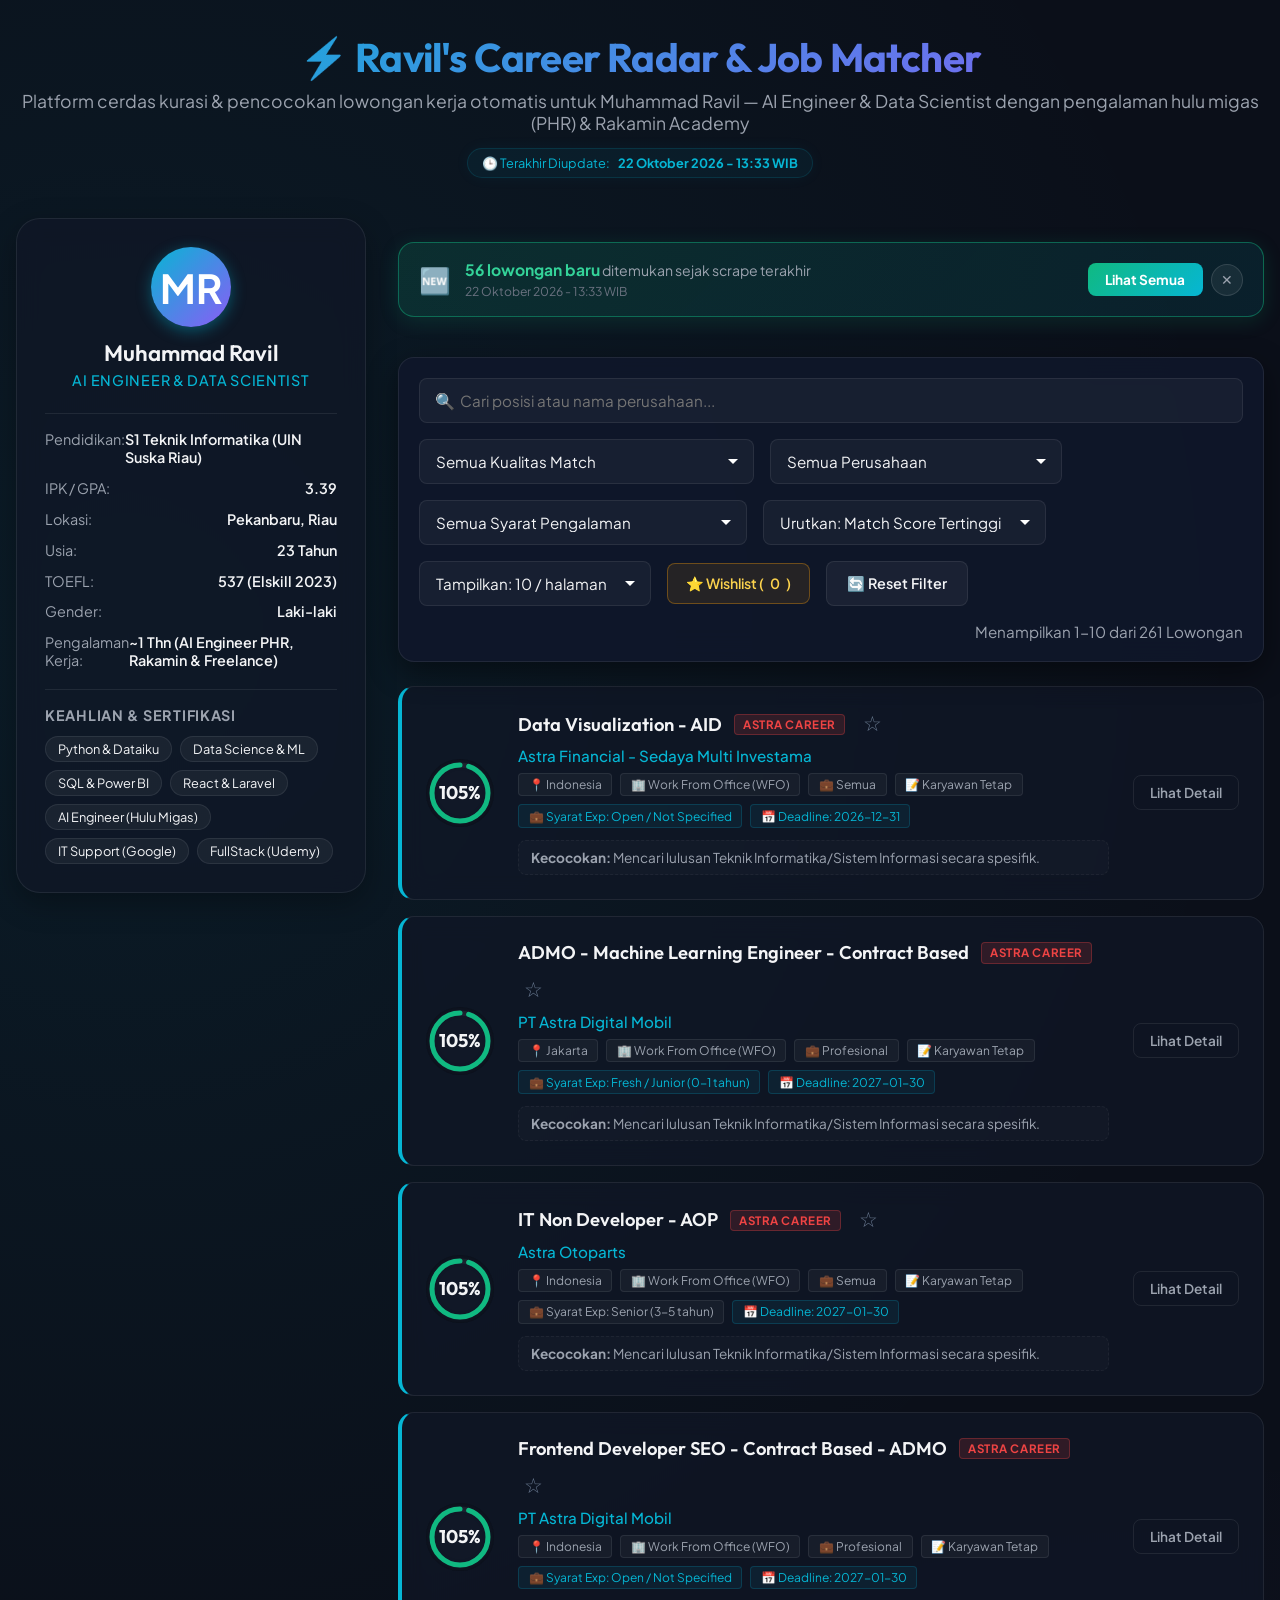
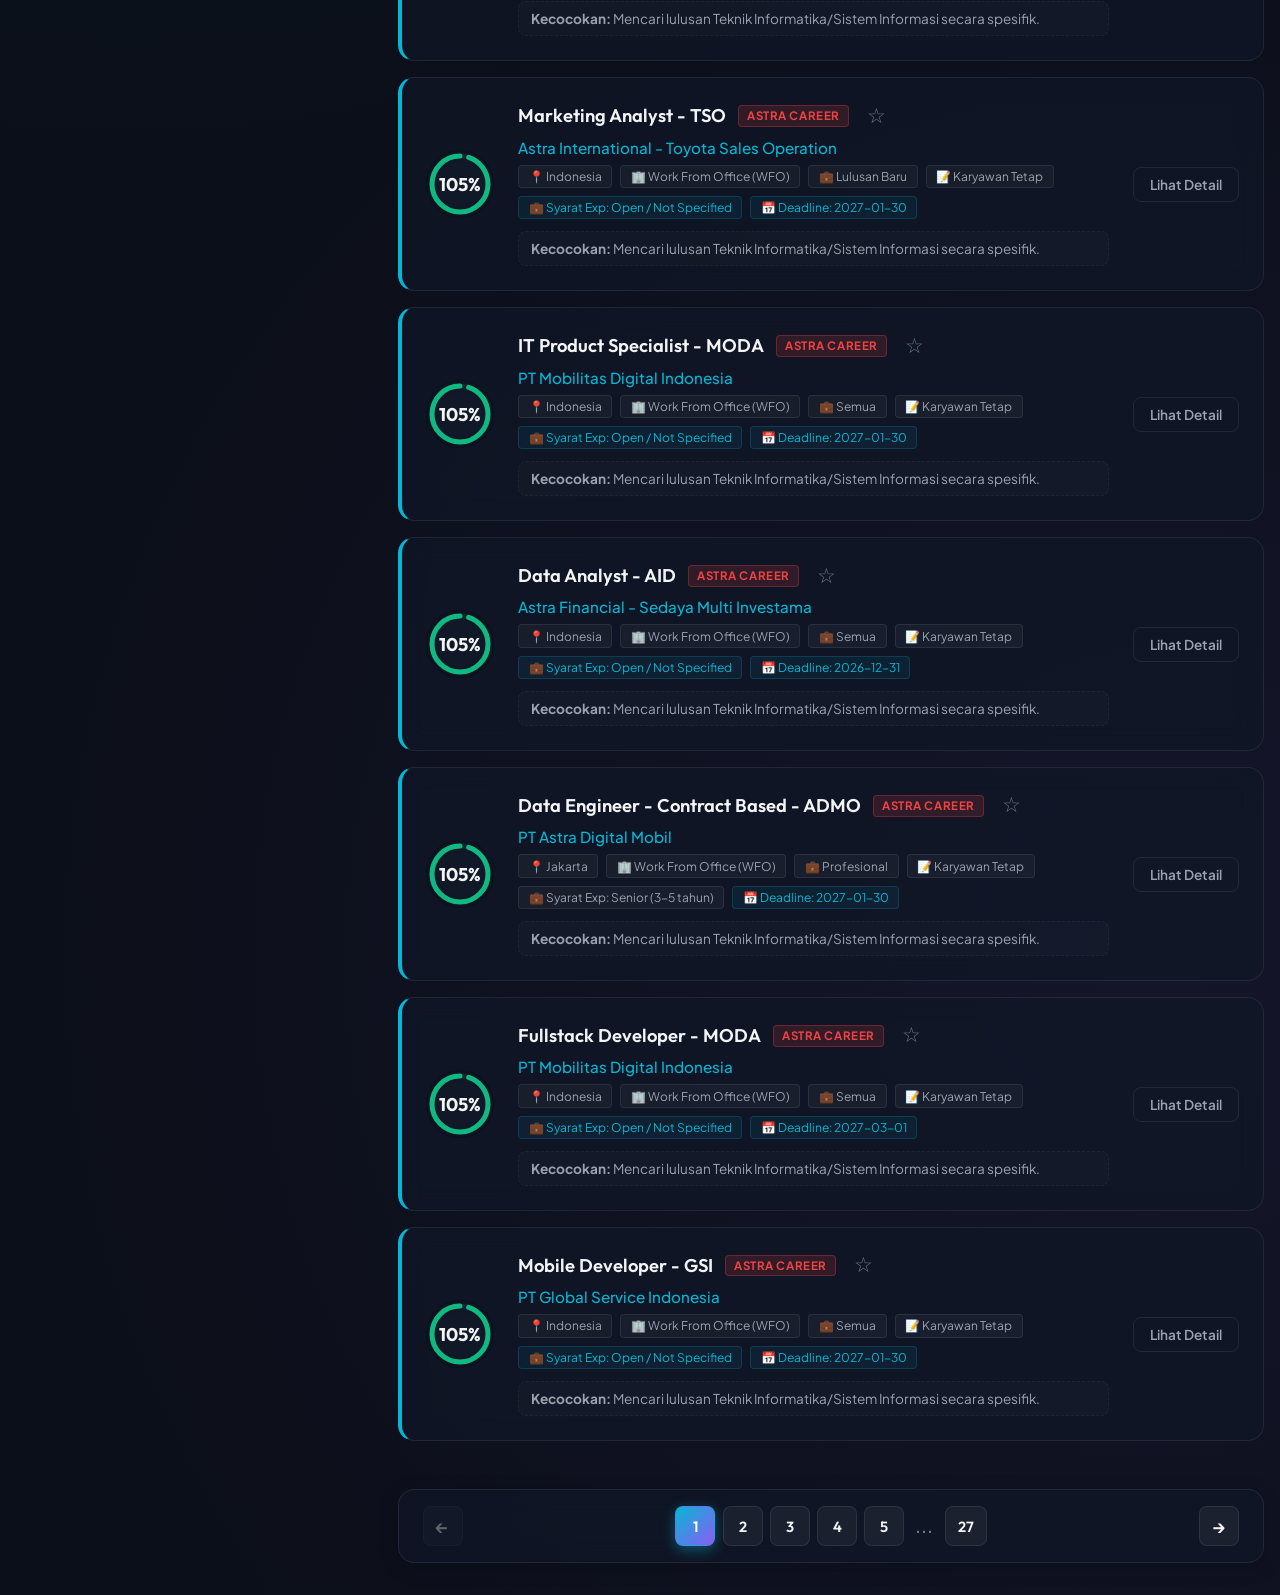
==== commit 8809b013: "feat(scrapers): add direct category OpenTrain and micro1 scrapers, reaching 261 total jobs" ====
--- a/index.html
+++ b/index.html
@@ -127,6 +127,8 @@
                             <option value="ptc">Pertamina PTC</option>
                             <option value="sawitpro">SawitPRO</option>
                             <option value="indofood">Indofood Career</option>
+                            <option value="opentrain">OpenTrain.ai (Remote AI/RLHF)</option>
+                            <option value="micro1">micro1 (Remote Tech & AI)</option>
                         </select>
 
                         <select id="expFilter" class="filter-select">
--- a/style.css
+++ b/style.css
@@ -615,6 +615,18 @@
     background: rgba(14, 165, 233, 0.15);
     border: 1px solid rgba(14, 165, 233, 0.35);
     color: #38bdf8;
+}
+
+.source-badge.opentrain {
+    background: rgba(168, 85, 247, 0.15);
+    border: 1px solid rgba(168, 85, 247, 0.35);
+    color: #c084fc;
+}
+
+.source-badge.micro1 {
+    background: rgba(16, 185, 129, 0.15);
+    border: 1px solid rgba(16, 185, 129, 0.35);
+    color: #34d399;
 }
 
 .job-matching-preview {
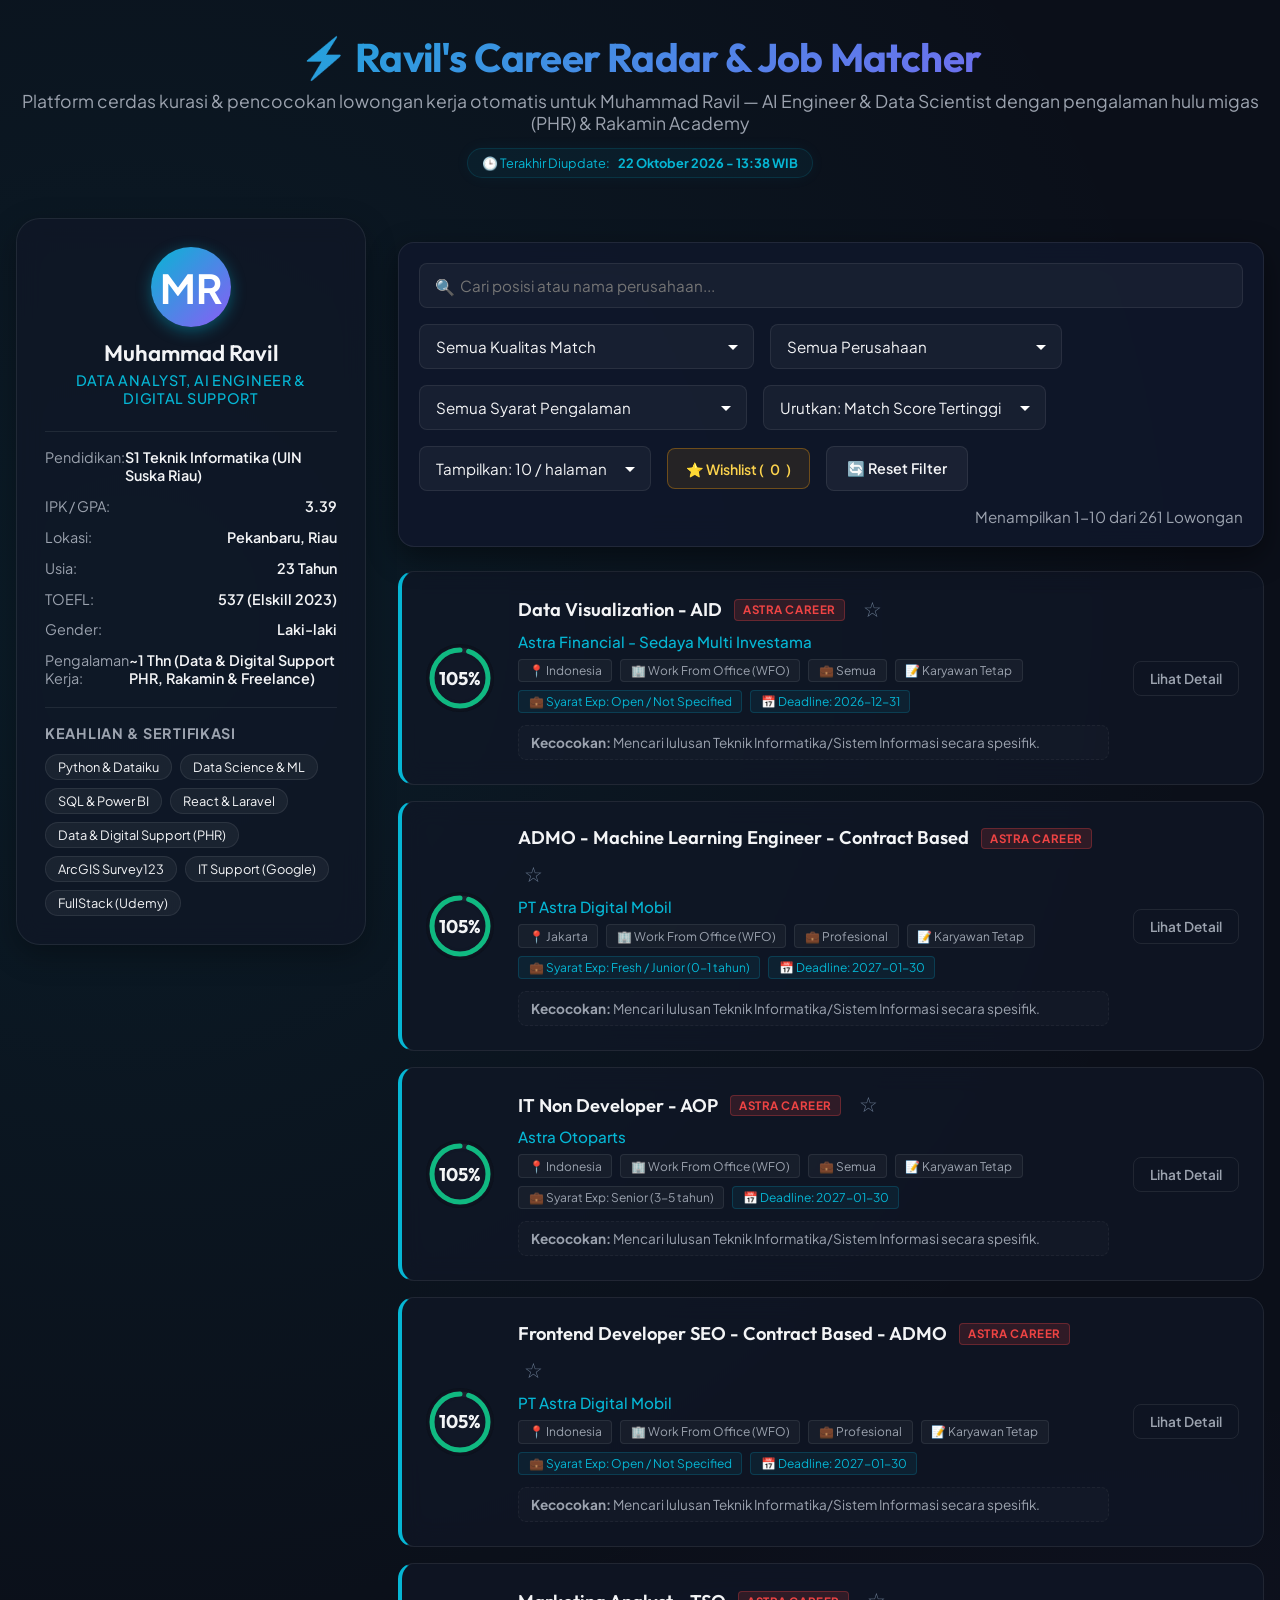
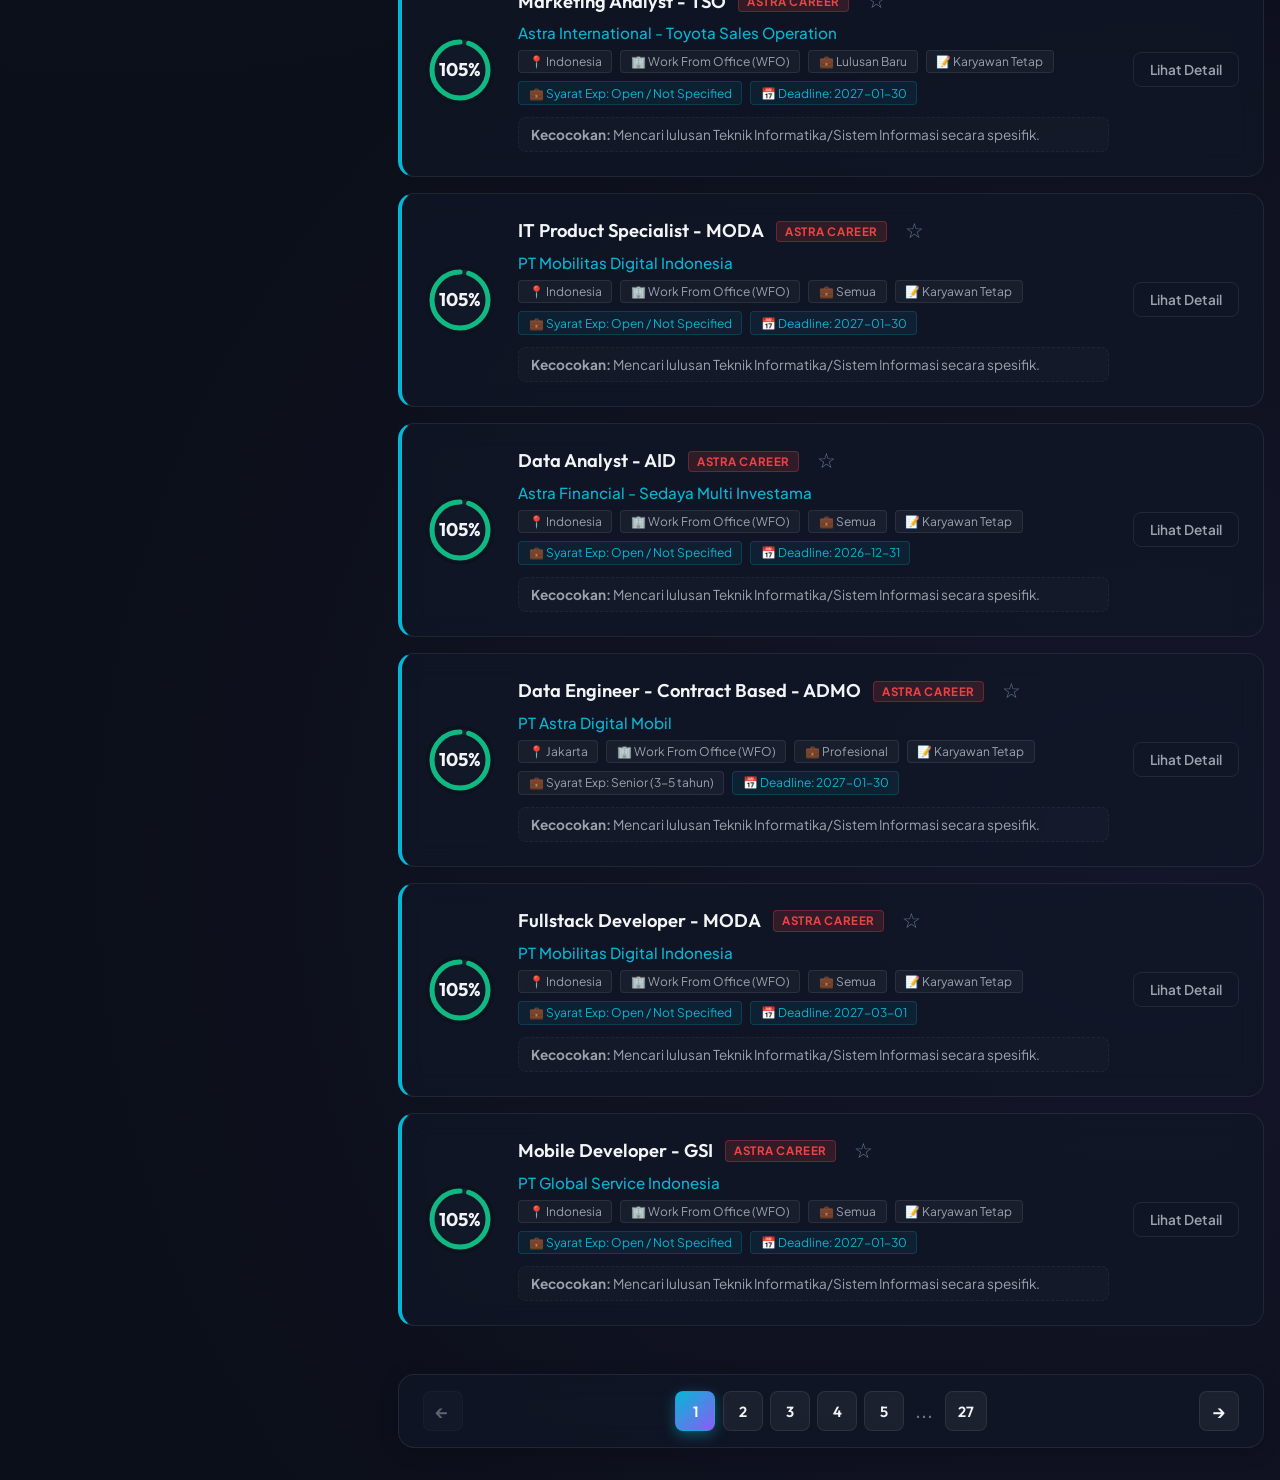
==== commit e7cdf12f: "feat(profile): sync user profile and scoring engine with latest CV from Muhammad Ravil" ====
--- a/index.html
+++ b/index.html
@@ -44,7 +44,7 @@
                 <div class="profile-avatar-container">
                     <div class="profile-avatar">MR</div>
                     <h3 class="profile-name">Muhammad Ravil</h3>
-                    <p class="profile-title">AI Engineer & Data Scientist</p>
+                    <p class="profile-title">Data Analyst, AI Engineer & Digital Support</p>
                 </div>
 
                 <div class="profile-details">
@@ -74,7 +74,7 @@
                     </div>
                     <div class="profile-item">
                         <span class="label">Pengalaman Kerja:</span>
-                        <span class="val">~1 Thn (AI Engineer PHR, Rakamin & Freelance)</span>
+                        <span class="val">~1 Thn (Data & Digital Support PHR, Rakamin & Freelance)</span>
                     </div>
                 </div>
 
@@ -85,7 +85,8 @@
                         <span class="skill-tag">Data Science & ML</span>
                         <span class="skill-tag">SQL & Power BI</span>
                         <span class="skill-tag">React & Laravel</span>
-                        <span class="skill-tag">AI Engineer (Hulu Migas)</span>
+                        <span class="skill-tag">Data & Digital Support (PHR)</span>
+                        <span class="skill-tag">ArcGIS Survey123</span>
                         <span class="skill-tag">IT Support (Google)</span>
                         <span class="skill-tag">FullStack (Udemy)</span>
                     </div>
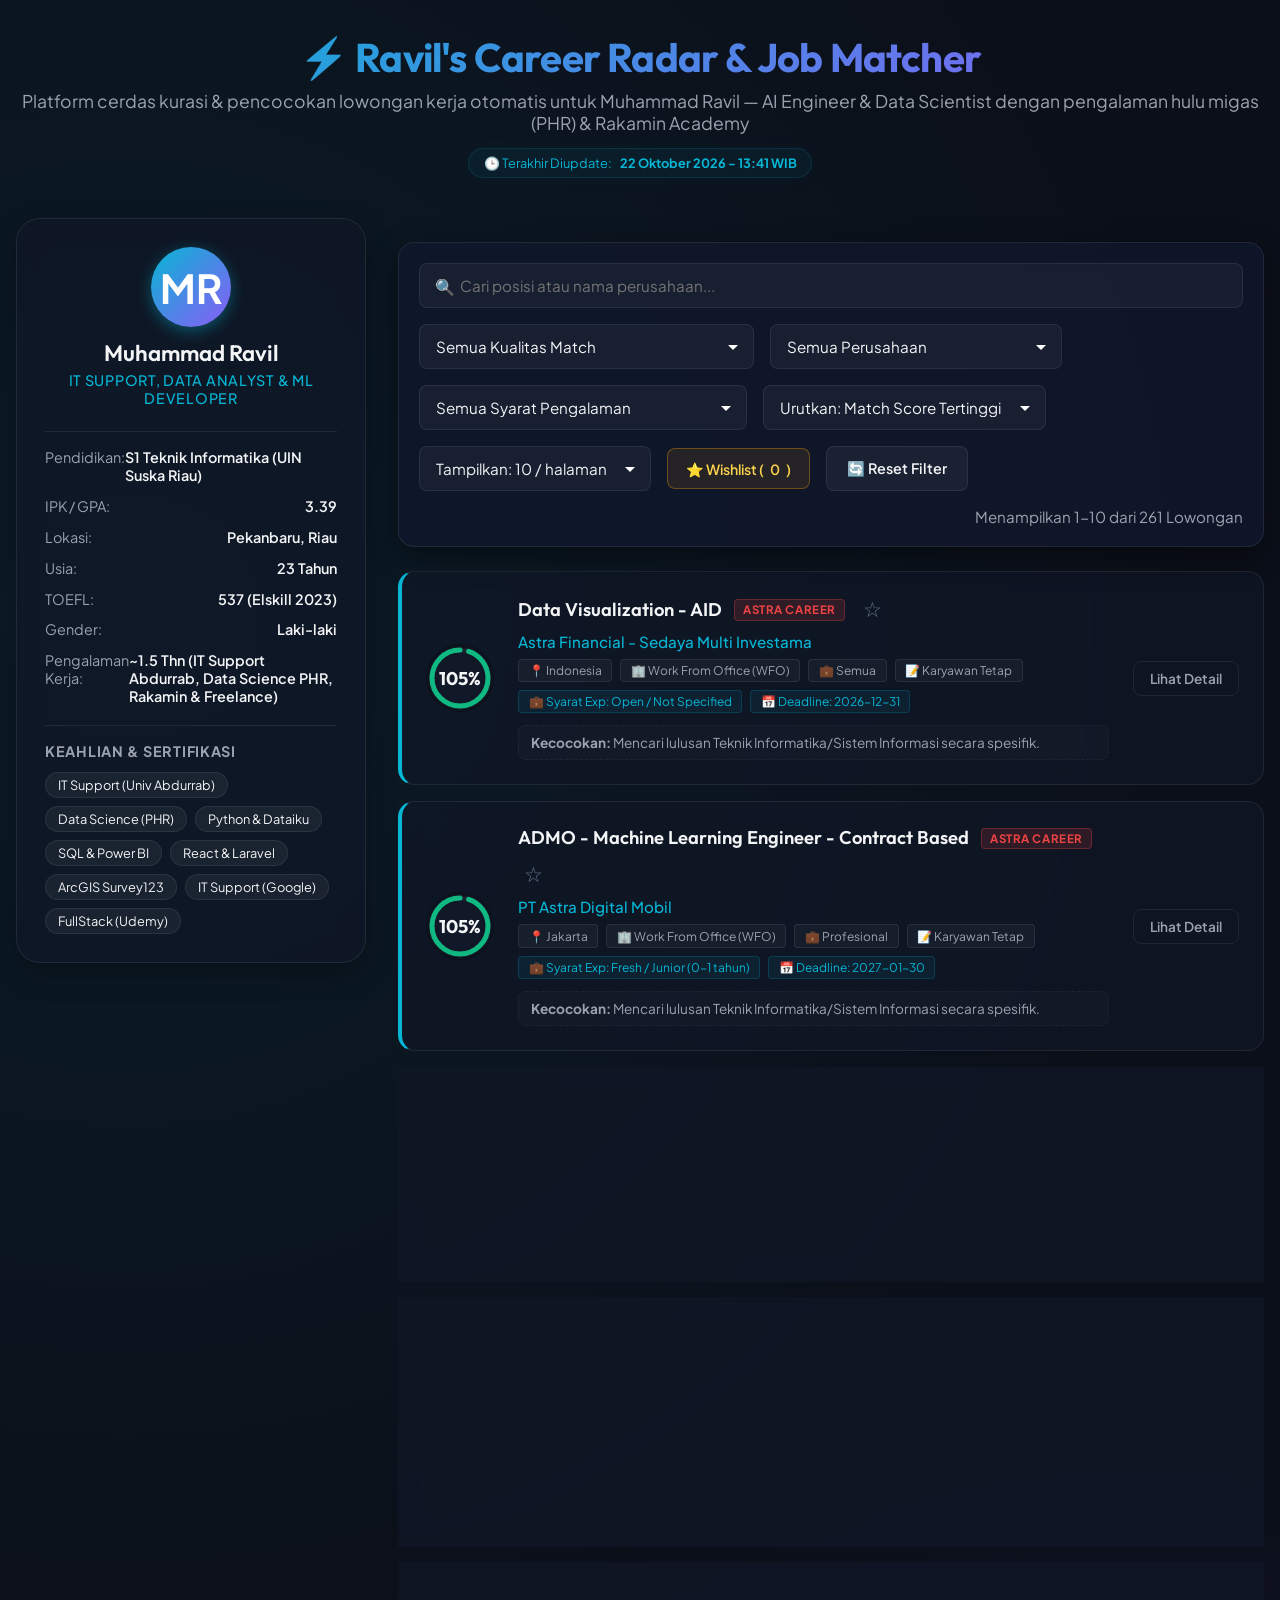
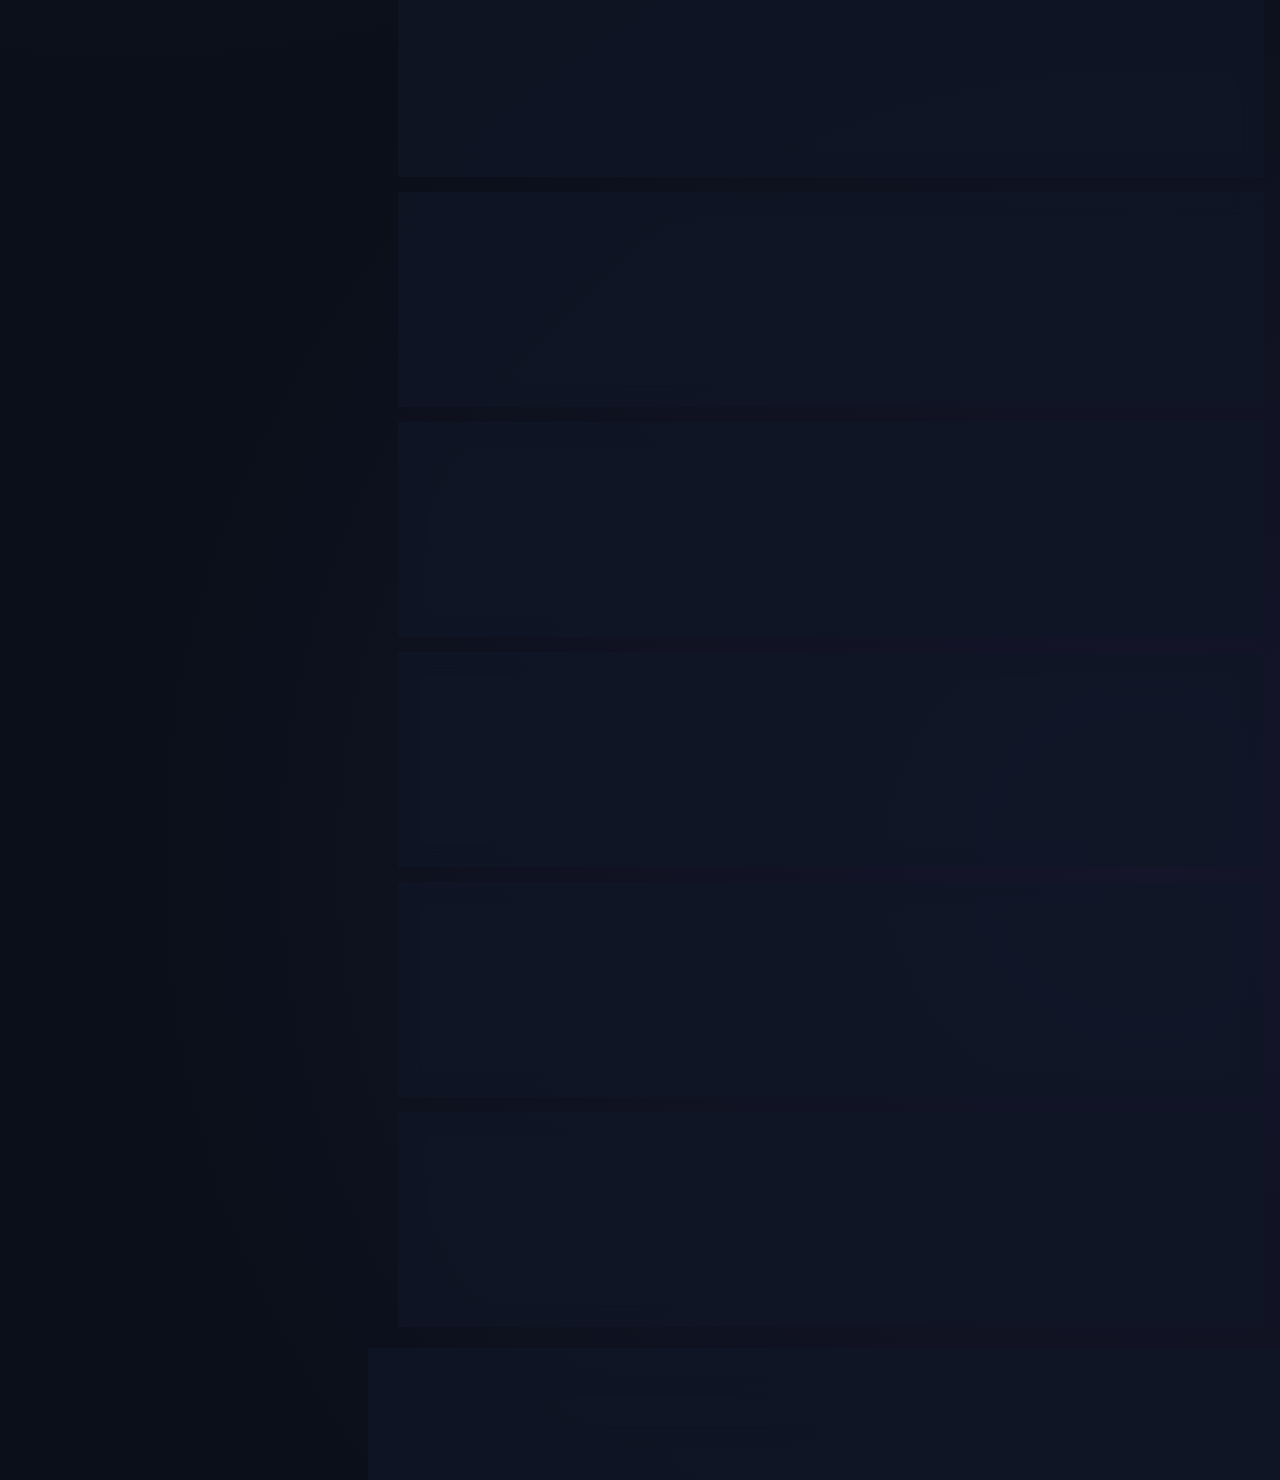
==== commit 0ccbfdfc: "feat(profile): update with newest CV including Universitas Abdurrab IT Support and PHR Data Science " ====
--- a/index.html
+++ b/index.html
@@ -44,7 +44,7 @@
                 <div class="profile-avatar-container">
                     <div class="profile-avatar">MR</div>
                     <h3 class="profile-name">Muhammad Ravil</h3>
-                    <p class="profile-title">Data Analyst, AI Engineer & Digital Support</p>
+                    <p class="profile-title">IT Support, Data Analyst & ML Developer</p>
                 </div>
 
                 <div class="profile-details">
@@ -74,18 +74,18 @@
                     </div>
                     <div class="profile-item">
                         <span class="label">Pengalaman Kerja:</span>
-                        <span class="val">~1 Thn (Data & Digital Support PHR, Rakamin & Freelance)</span>
+                        <span class="val">~1.5 Thn (IT Support Abdurrab, Data Science PHR, Rakamin & Freelance)</span>
                     </div>
                 </div>
 
                 <div class="profile-skills">
                     <h4>Keahlian & Sertifikasi</h4>
                     <div class="skills-tags">
+                        <span class="skill-tag">IT Support (Univ Abdurrab)</span>
+                        <span class="skill-tag">Data Science (PHR)</span>
                         <span class="skill-tag">Python & Dataiku</span>
-                        <span class="skill-tag">Data Science & ML</span>
                         <span class="skill-tag">SQL & Power BI</span>
                         <span class="skill-tag">React & Laravel</span>
-                        <span class="skill-tag">Data & Digital Support (PHR)</span>
                         <span class="skill-tag">ArcGIS Survey123</span>
                         <span class="skill-tag">IT Support (Google)</span>
                         <span class="skill-tag">FullStack (Udemy)</span>
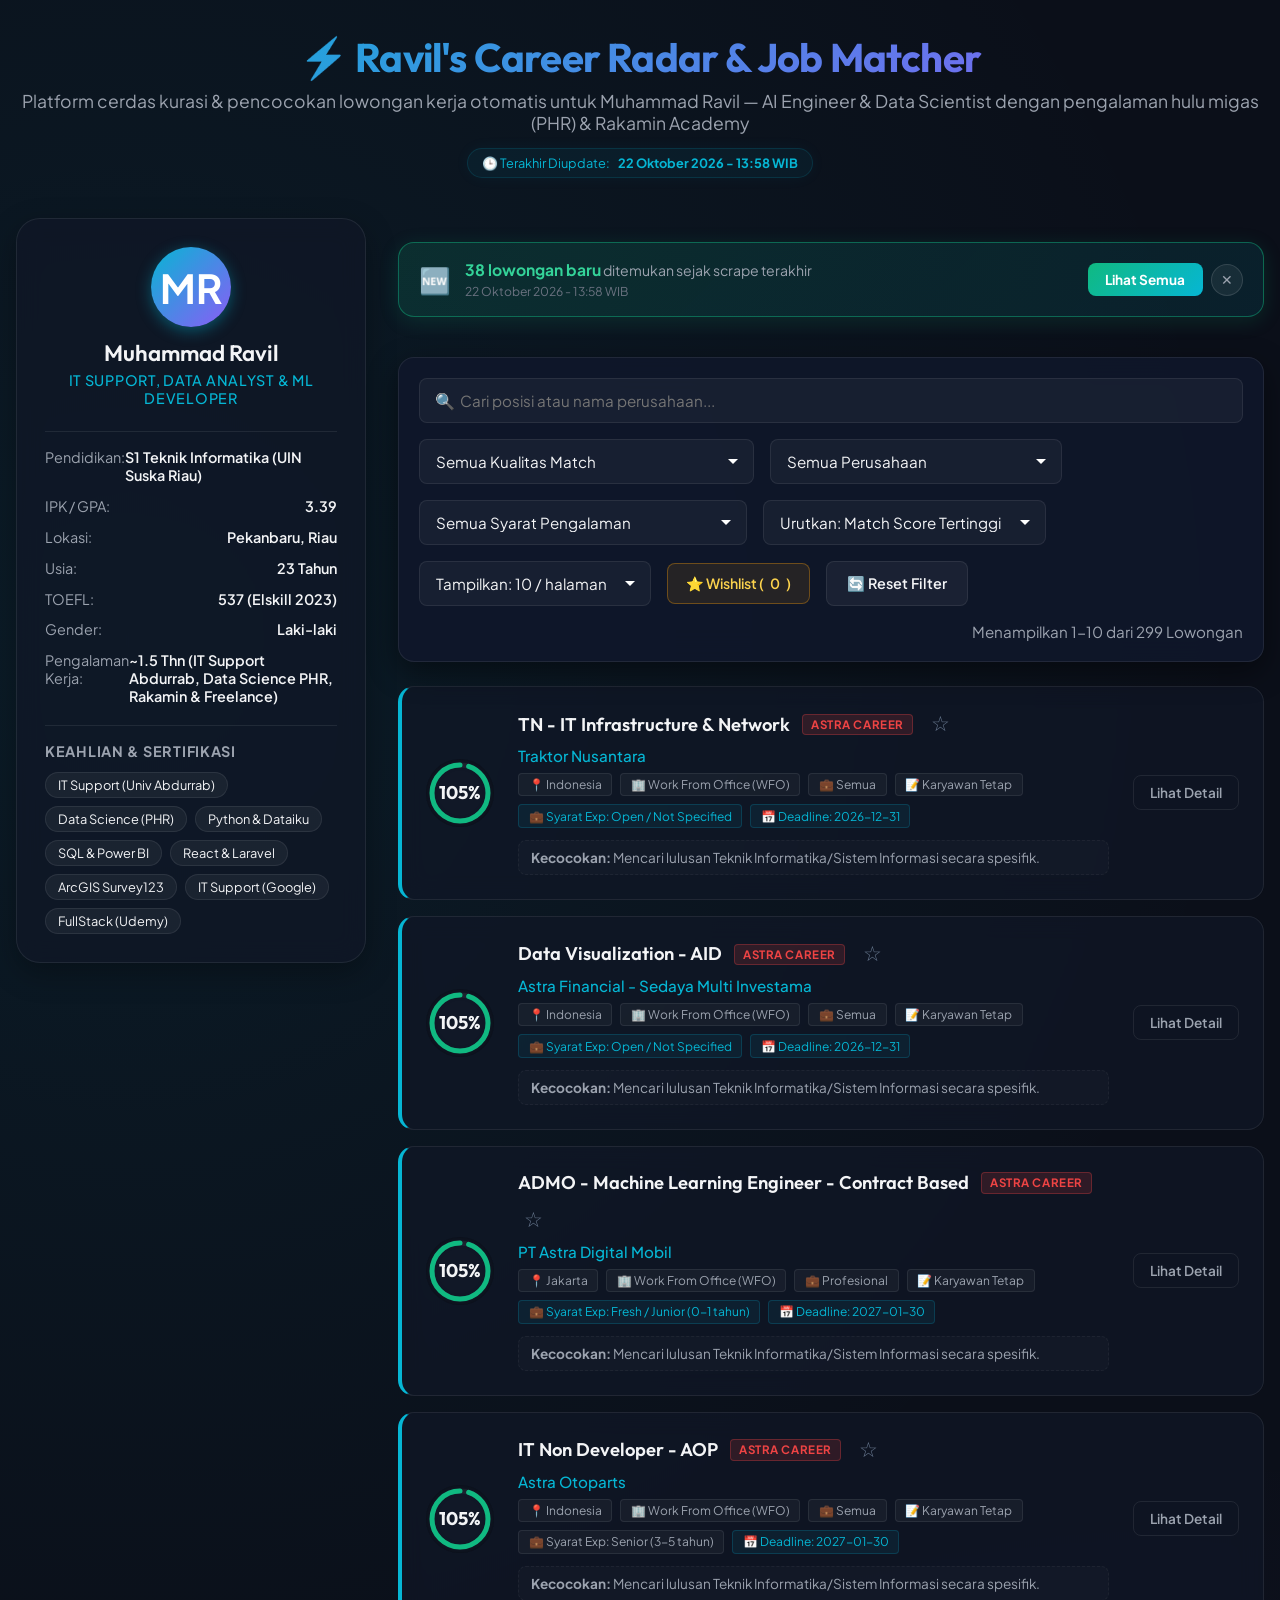
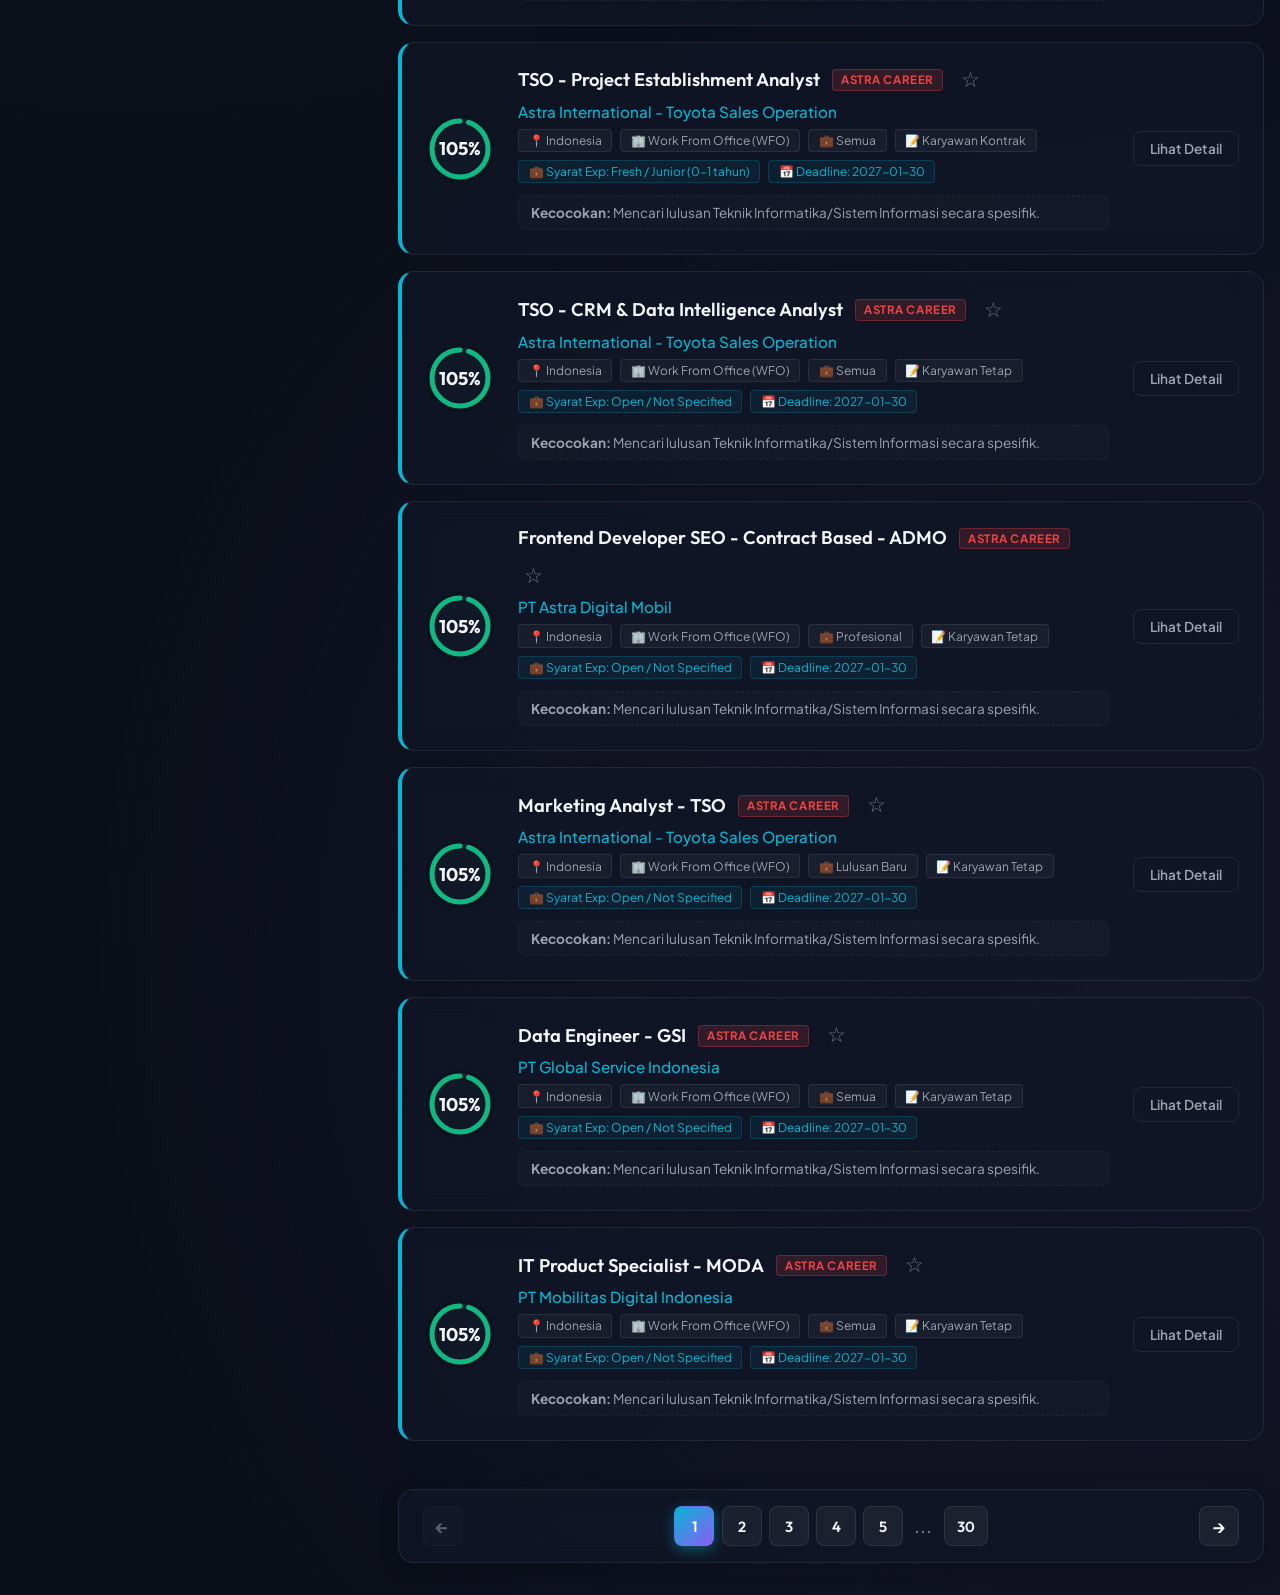
==== commit c9c4af15: "feat: aktifkan scraper LinkedIn Jobs, UI source badge & filter, perbarui 299 lowongan" ====
--- a/index.html
+++ b/index.html
@@ -121,6 +121,7 @@
 
                         <select id="sourceFilter" class="filter-select">
                             <option value="all">Semua Perusahaan</option>
+                            <option value="linkedin">LinkedIn Jobs</option>
                             <option value="grab">Grab Indonesia</option>
                             <option value="ioh">Indosat Ooredoo Hutchison (IOH)</option>
                             <option value="talentics">Hulu Migas (Talentics)</option>
--- a/style.css
+++ b/style.css
@@ -629,6 +629,12 @@
     color: #34d399;
 }
 
+.source-badge.linkedin {
+    background: rgba(10, 102, 194, 0.18);
+    border: 1px solid rgba(10, 102, 194, 0.45);
+    color: #38bdf8;
+}
+
 .job-matching-preview {
     font-size: 0.85rem;
     color: var(--text-secondary);
@@ -1194,6 +1200,12 @@
     background: rgba(236, 0, 140, 0.15);
     border: 1px solid rgba(236, 0, 140, 0.3);
     color: #EC008C;
+}
+
+.source-badge.linkedin {
+    background: rgba(10, 102, 194, 0.18);
+    border: 1px solid rgba(10, 102, 194, 0.45);
+    color: #38bdf8;
 }
 
 .job-title-wrapper {
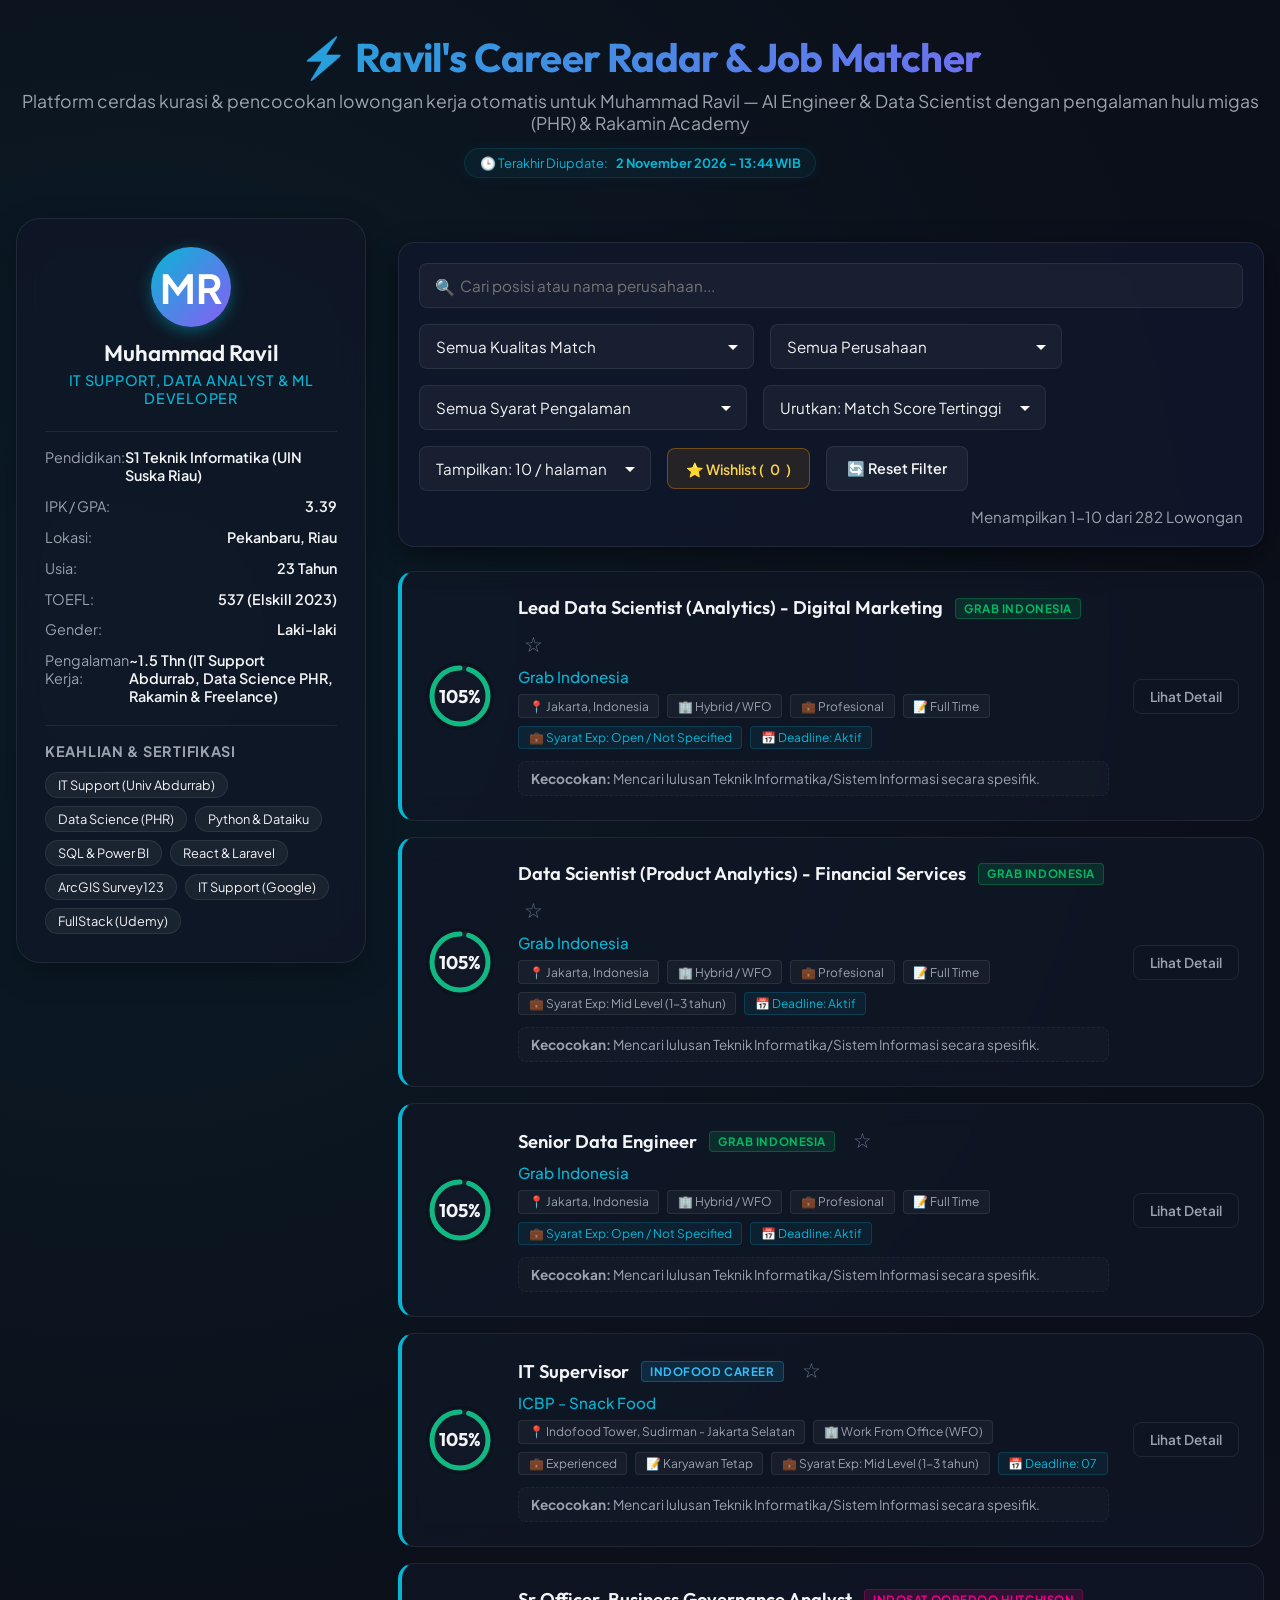
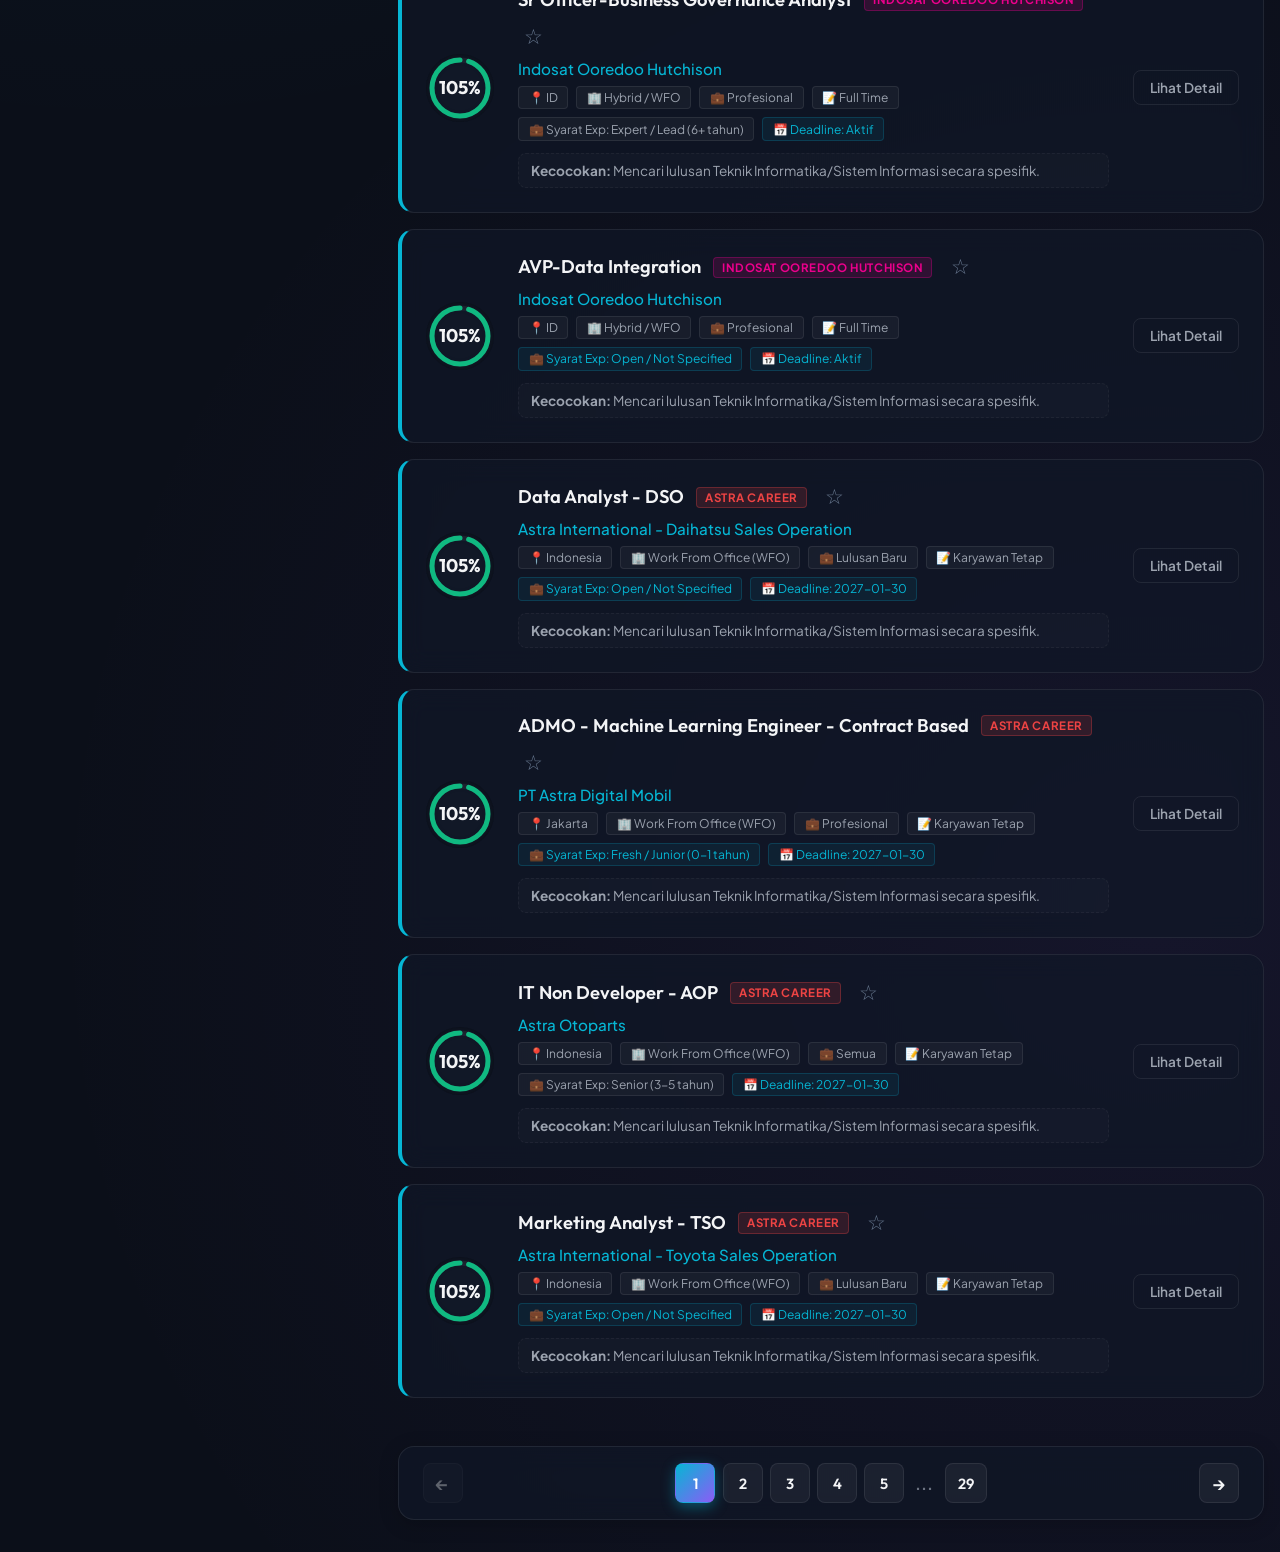
==== commit ae334293: "fix(pwa): perbaiki desinkronisasi data antara web dan sw.js pada subpath GitHub Pages dan force no-s" ====
--- a/index.html
+++ b/index.html
@@ -18,7 +18,7 @@
     <link rel="apple-touch-icon" href="icon.svg">
     <link rel="icon"
         href="data:image/svg+xml,<svg xmlns='http://www.w3.org/2000/svg' viewBox='0 0 100 100'><rect width='100' height='100' rx='25' fill='%230f172a'/><circle cx='50' cy='50' r='38' fill='none' stroke='%2306b6d4' stroke-width='4'/><text x='50' y='68' font-size='52' text-anchor='middle'>⚡</text></svg>">
-    <link rel="stylesheet" href="style.css?v=20260713_1">
+    <link rel="stylesheet" href="style.css?v=20261102_1">
     <!-- SVG Gradients Definition -->
     <svg style="width:0;height:0;position:absolute;" aria-hidden="true" focusable="false">
         <linearGradient id="scoreGrad" x1="0%" y1="0%" x2="100%" y2="100%">
@@ -199,8 +199,8 @@
         </div>
     </div>
 
-    <script src="matched_jobs.js?v=20260713_1"></script>
-    <script src="app.js?v=20260713_1"></script>
+    <script src="matched_jobs.js?v=20261102_1"></script>
+    <script src="app.js?v=20261102_1"></script>
 </body>
 
 </html>
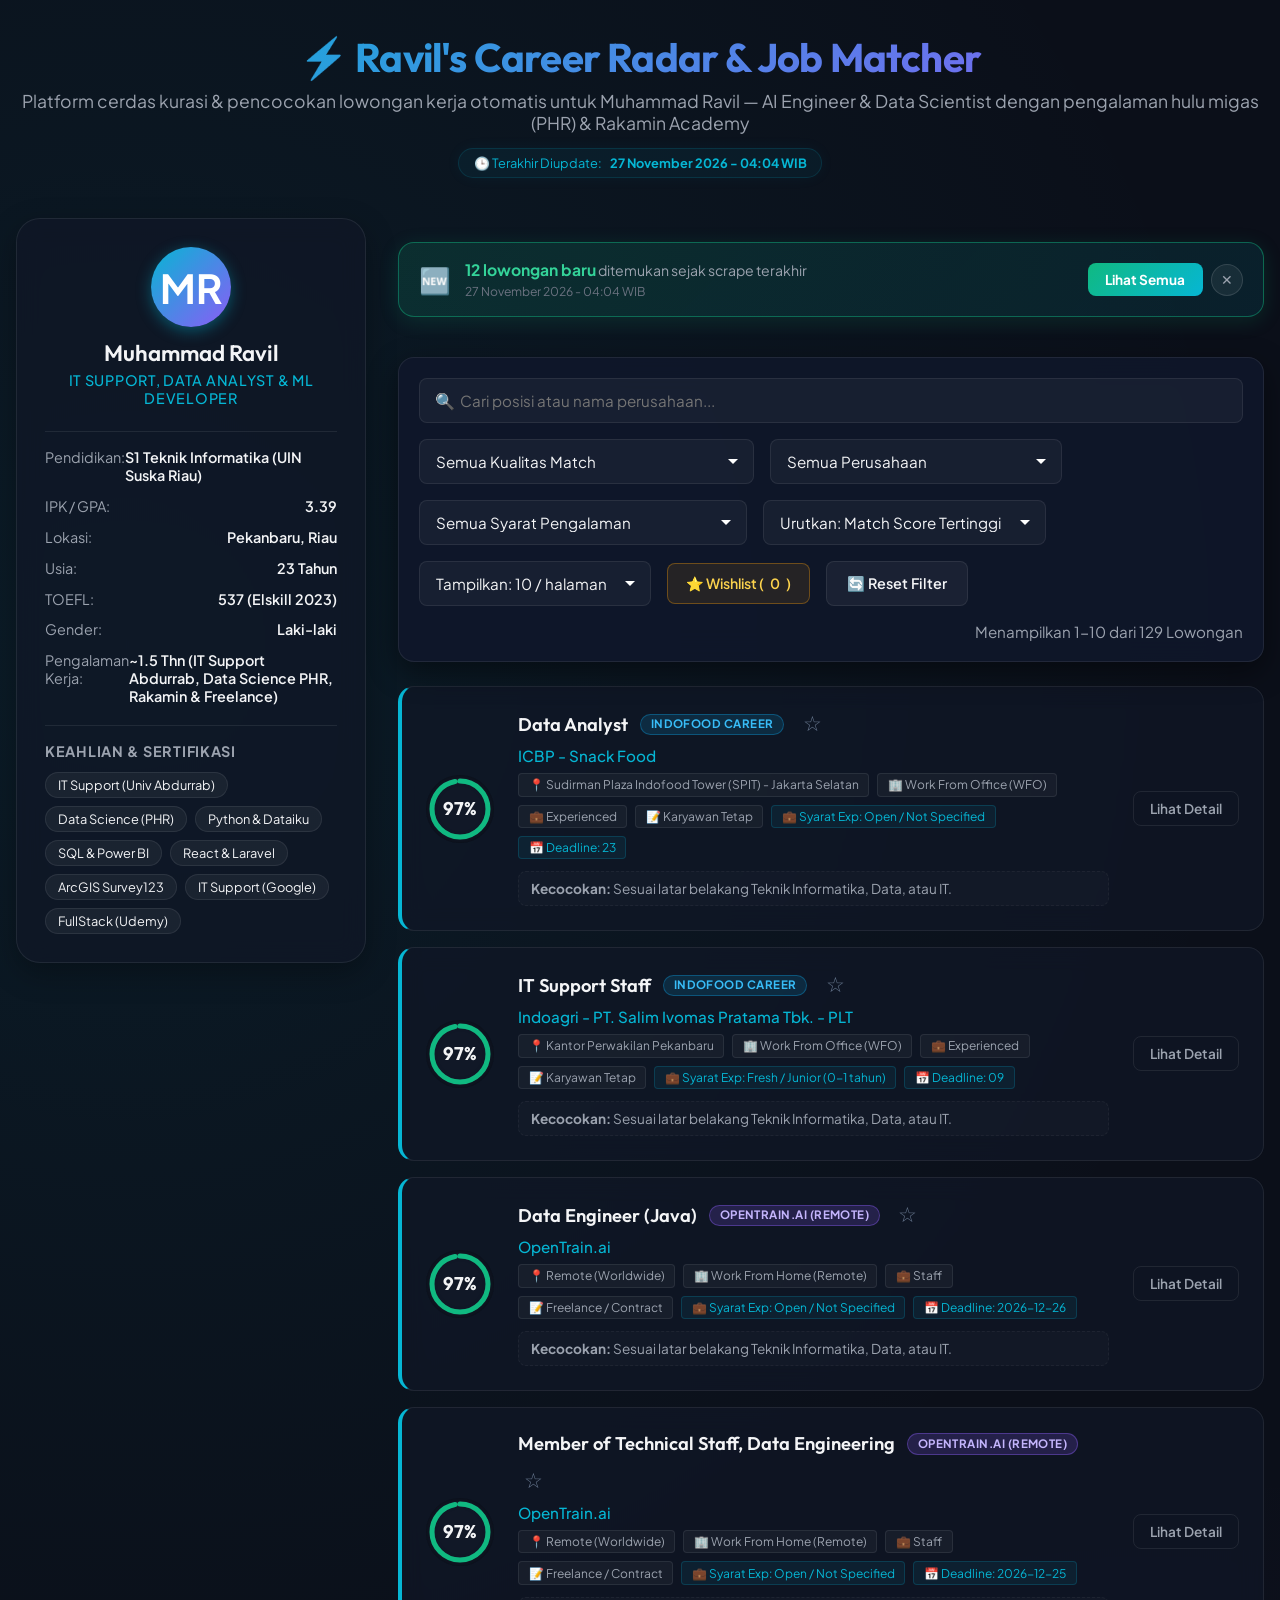
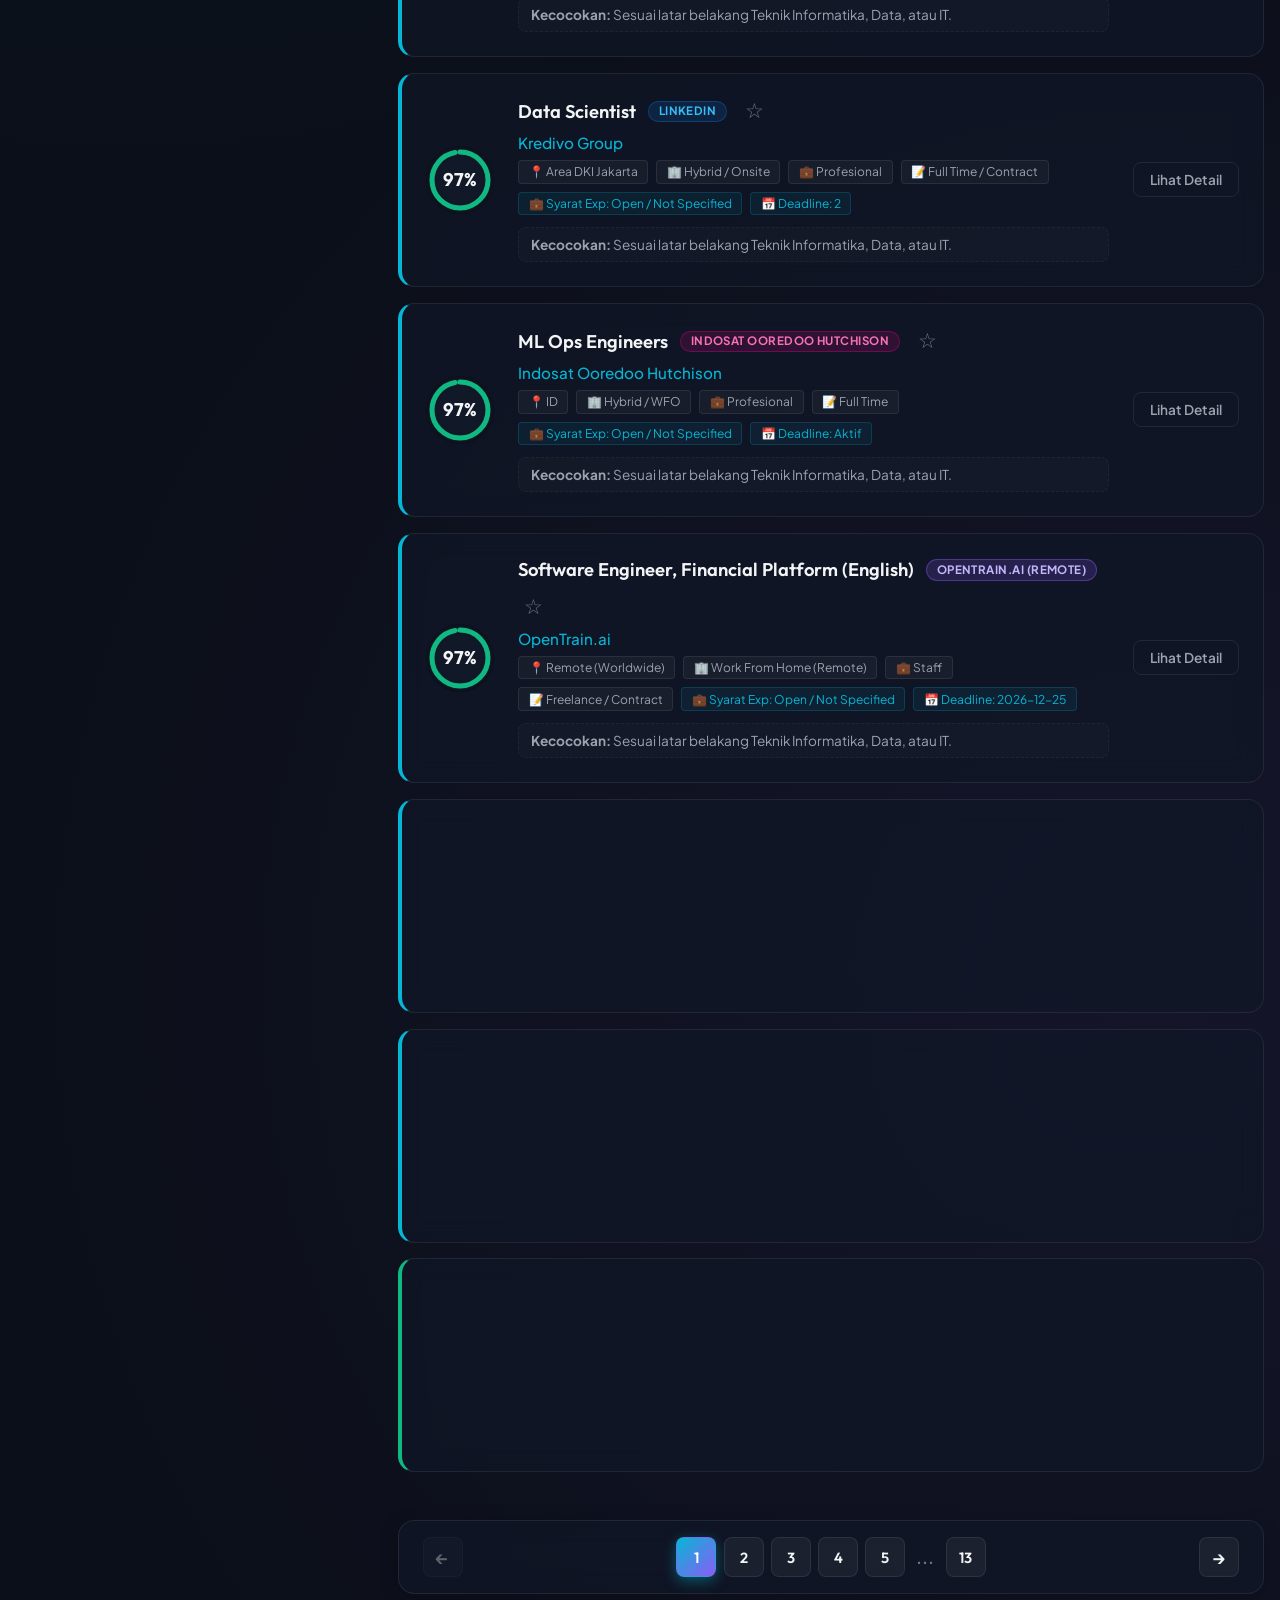
==== commit 31047dcd: "perf(job-matcher): optimasi scoring, parser NLP, scraper, AI service, dan payload frontend" ====
--- a/index.html
+++ b/index.html
@@ -18,7 +18,10 @@
     <link rel="apple-touch-icon" href="icon.svg">
     <link rel="icon"
         href="data:image/svg+xml,<svg xmlns='http://www.w3.org/2000/svg' viewBox='0 0 100 100'><rect width='100' height='100' rx='25' fill='%230f172a'/><circle cx='50' cy='50' r='38' fill='none' stroke='%2306b6d4' stroke-width='4'/><text x='50' y='68' font-size='52' text-anchor='middle'>⚡</text></svg>">
-    <link rel="stylesheet" href="style.css?v=20261102_1">
+    <link rel="preconnect" href="https://fonts.googleapis.com">
+    <link rel="preconnect" href="https://fonts.gstatic.com" crossorigin>
+    <link rel="stylesheet" href="https://fonts.googleapis.com/css2?family=Outfit:wght@300;400;500;600;700&family=Plus+Jakarta+Sans:wght@300;400;500;600;700&display=swap">
+    <link rel="stylesheet" href="style.css?v=20261127_1">
     <!-- SVG Gradients Definition -->
     <svg style="width:0;height:0;position:absolute;" aria-hidden="true" focusable="false">
         <linearGradient id="scoreGrad" x1="0%" y1="0%" x2="100%" y2="100%">
@@ -124,7 +127,7 @@
                             <option value="linkedin">LinkedIn Jobs</option>
                             <option value="grab">Grab Indonesia</option>
                             <option value="ioh">Indosat Ooredoo Hutchison (IOH)</option>
-                            <option value="talentics">Hulu Migas (Talentics)</option>
+                            <option value="talentics">Talentics</option>
                             <option value="astra">Astra Career</option>
                             <option value="ptc">Pertamina PTC</option>
                             <option value="sawitpro">SawitPRO</option>
@@ -199,8 +202,7 @@
         </div>
     </div>
 
-    <script src="matched_jobs.js?v=20261102_1"></script>
-    <script src="app.js?v=20261102_1"></script>
+    <script defer src="app.js?v=20261127_1"></script>
 </body>
 
 </html>
--- a/style.css
+++ b/style.css
@@ -1,10 +1,9 @@
-@import url('https://fonts.googleapis.com/css2?family=Outfit:wght@300;400;500;600;700&family=Plus+Jakarta+Sans:wght@300;400;500;600;700&display=swap');
-
 :root {
     --bg-main: #0b0f19;
     --bg-card: rgba(17, 24, 39, 0.7);
     --border-color: rgba(255, 255, 255, 0.08);
     --text-primary: #f3f4f6;
+    --text-color: #f3f4f6;
     --text-secondary: #9ca3af;
     --text-muted: #6b7280;
 
@@ -390,6 +389,8 @@
     backdrop-filter: blur(12px);
     transition: var(--transition);
     cursor: pointer;
+    content-visibility: auto;
+    contain-intrinsic-size: 165px;
 }
 
 .job-card:hover {
@@ -552,6 +553,8 @@
     display: inline-flex;
     align-items: center;
     gap: 0.3rem;
+    word-break: break-word;
+    max-width: 100%;
 }
 
 .meta-tag i {
@@ -564,75 +567,10 @@
     color: var(--accent-cyan);
 }
 
-/* Source / Company Type Badges */
-.source-badge {
-    display: inline-block;
-    padding: 0.2rem 0.65rem;
-    border-radius: 999px;
-    font-size: 0.72rem;
-    font-weight: 700;
-    text-transform: uppercase;
-    letter-spacing: 0.03em;
-}
-
-.source-badge.talentics {
-    background: rgba(16, 185, 129, 0.15);
-    border: 1px solid rgba(16, 185, 129, 0.35);
-    color: #34d399;
-}
-
-.source-badge.ioh {
-    background: rgba(244, 63, 94, 0.15);
-    border: 1px solid rgba(244, 63, 94, 0.35);
-    color: #fb7185;
-}
-
-.source-badge.grab {
-    background: rgba(34, 197, 94, 0.15);
-    border: 1px solid rgba(34, 197, 94, 0.35);
-    color: #4ade80;
-}
-
-.source-badge.astra {
-    background: rgba(59, 130, 246, 0.15);
-    border: 1px solid rgba(59, 130, 246, 0.35);
-    color: #60a5fa;
-}
-
-.source-badge.ptc {
-    background: rgba(245, 158, 11, 0.15);
-    border: 1px solid rgba(245, 158, 11, 0.35);
-    color: #fbbf24;
-}
-
-.source-badge.sawitpro {
-    background: rgba(168, 85, 247, 0.15);
-    border: 1px solid rgba(168, 85, 247, 0.35);
-    color: #c084fc;
-}
-
-.source-badge.indofood {
-    background: rgba(14, 165, 233, 0.15);
-    border: 1px solid rgba(14, 165, 233, 0.35);
-    color: #38bdf8;
-}
-
-.source-badge.opentrain {
-    background: rgba(168, 85, 247, 0.15);
-    border: 1px solid rgba(168, 85, 247, 0.35);
-    color: #c084fc;
-}
-
-.source-badge.micro1 {
-    background: rgba(16, 185, 129, 0.15);
-    border: 1px solid rgba(16, 185, 129, 0.35);
-    color: #34d399;
-}
-
-.source-badge.linkedin {
-    background: rgba(10, 102, 194, 0.18);
-    border: 1px solid rgba(10, 102, 194, 0.45);
-    color: #38bdf8;
+.meta-tag.expired {
+    background: rgba(244, 63, 94, 0.1);
+    border-color: rgba(244, 63, 94, 0.25);
+    color: #fda4af;
 }
 
 .job-matching-preview {
@@ -1067,16 +1005,6 @@
     margin-bottom: 0.4rem;
 }
 
-/* Apply CTA Footer in Modal */
-.modal-footer {
-    display: flex;
-    justify-content: flex-end;
-    gap: 1rem;
-    border-top: 1px solid var(--border-color);
-    padding-top: 1.5rem;
-    margin-top: 2rem;
-}
-
 .btn-secondary {
     background: rgba(255, 255, 255, 0.05);
     border: 1px solid var(--border-color);
@@ -1153,53 +1081,71 @@
     margin-bottom: 1rem;
 }
 
-/* Source Badges and Logo Styles */
+/* Source Badges and Logo Styles (Unified) */
 .source-badge {
-    padding: 0.25rem 0.5rem;
-    border-radius: 4px;
+    padding: 0.22rem 0.6rem;
+    border-radius: 999px;
     font-size: 0.72rem;
     font-weight: 700;
     text-transform: uppercase;
-    letter-spacing: 0.05em;
+    letter-spacing: 0.04em;
     display: inline-flex;
     align-items: center;
-    line-height: 1;
+    line-height: 1.1;
 }
 
 .source-badge.astra {
-    background: rgba(239, 68, 68, 0.15);
-    border: 1px solid rgba(239, 68, 68, 0.3);
-    color: #ef4444;
+    background: rgba(59, 130, 246, 0.15);
+    border: 1px solid rgba(59, 130, 246, 0.35);
+    color: #60a5fa;
 }
 
 .source-badge.talentics {
-    background: rgba(59, 130, 246, 0.15);
-    border: 1px solid rgba(59, 130, 246, 0.3);
-    color: #3b82f6;
+    background: rgba(16, 185, 129, 0.15);
+    border: 1px solid rgba(16, 185, 129, 0.35);
+    color: #34d399;
 }
 
 .source-badge.ptc {
-    background: rgba(16, 185, 129, 0.15);
-    border: 1px solid rgba(16, 185, 129, 0.3);
-    color: #10b981;
+    background: rgba(245, 158, 11, 0.15);
+    border: 1px solid rgba(245, 158, 11, 0.35);
+    color: #fbbf24;
 }
 
 .source-badge.sawitpro {
-    background: rgba(245, 158, 11, 0.15);
-    border: 1px solid rgba(245, 158, 11, 0.3);
-    color: #f59e0b;
+    background: rgba(168, 85, 247, 0.15);
+    border: 1px solid rgba(168, 85, 247, 0.35);
+    color: #c084fc;
 }
 
 .source-badge.grab {
     background: rgba(0, 185, 100, 0.15);
-    border: 1px solid rgba(0, 185, 100, 0.3);
-    color: #00b964;
+    border: 1px solid rgba(0, 185, 100, 0.35);
+    color: #4ade80;
 }
 
 .source-badge.ioh {
     background: rgba(236, 0, 140, 0.15);
-    border: 1px solid rgba(236, 0, 140, 0.3);
-    color: #EC008C;
+    border: 1px solid rgba(236, 0, 140, 0.35);
+    color: #f472b6;
+}
+
+.source-badge.indofood {
+    background: rgba(14, 165, 233, 0.15);
+    border: 1px solid rgba(14, 165, 233, 0.35);
+    color: #38bdf8;
+}
+
+.source-badge.opentrain {
+    background: rgba(139, 92, 246, 0.18);
+    border: 1px solid rgba(139, 92, 246, 0.4);
+    color: #c4b5fd;
+}
+
+.source-badge.micro1 {
+    background: rgba(20, 184, 166, 0.15);
+    border: 1px solid rgba(20, 184, 166, 0.35);
+    color: #2dd4bf;
 }
 
 .source-badge.linkedin {
@@ -1491,11 +1437,21 @@
 
 /* Modal Footer Interactive Controls */
 .modal-footer {
+    border-top: 1px solid var(--border-color);
+    padding-top: 1.5rem;
+    margin-top: 2rem;
     display: flex;
     justify-content: space-between;
     align-items: center;
     flex-wrap: wrap;
     gap: 1rem;
+}
+
+.modal-footer-row-top {
+    display: flex;
+    align-items: center;
+    gap: 0.75rem;
+    flex-wrap: wrap;
 }
 
 .modal-footer-left,
@@ -2154,35 +2110,32 @@
         font-size: 0.92rem;
         line-height: 1.65;
     }
-
-    /* Modal Mobile Optimizations */
-    .modal-content {
-        max-height: 88vh !important;
-        padding: 1.2rem !important;
-        -webkit-overflow-scrolling: touch;
-        overflow-y: auto;
-    }
-
-    /* Smooth horizontal scroll for tab buttons on mobile */
-    .tab-headers {
-        display: flex;
-        overflow-x: auto;
-        -webkit-overflow-scrolling: touch;
-        scrollbar-width: none;
-        gap: 0.5rem;
-        padding-bottom: 0.5rem;
-    }
-
-    .tab-headers::-webkit-scrollbar {
-        display: none;
-    }
-
-    .tab-btn {
-        flex-shrink: 0;
-        padding: 0.6rem 1rem;
-        font-size: 0.85rem;
-        min-height: 40px;
-    }
+}
+
+/* Non-blocking Toast Notification */
+.toast-notification {
+    position: fixed;
+    bottom: 1.5rem;
+    right: 1.5rem;
+    background: rgba(15, 23, 42, 0.96);
+    border: 1px solid rgba(6, 182, 212, 0.45);
+    color: #f8fafc;
+    padding: 0.75rem 1.2rem;
+    border-radius: 10px;
+    font-size: 0.9rem;
+    font-weight: 600;
+    z-index: 2000;
+    box-shadow: 0 10px 30px rgba(0, 0, 0, 0.45);
+    backdrop-filter: blur(12px);
+    opacity: 0;
+    transform: translateY(10px);
+    transition: opacity 0.25s ease, transform 0.25s ease;
+    pointer-events: none;
+}
+
+.toast-notification.visible {
+    opacity: 1;
+    transform: translateY(0);
 }
 
 /* =========================================
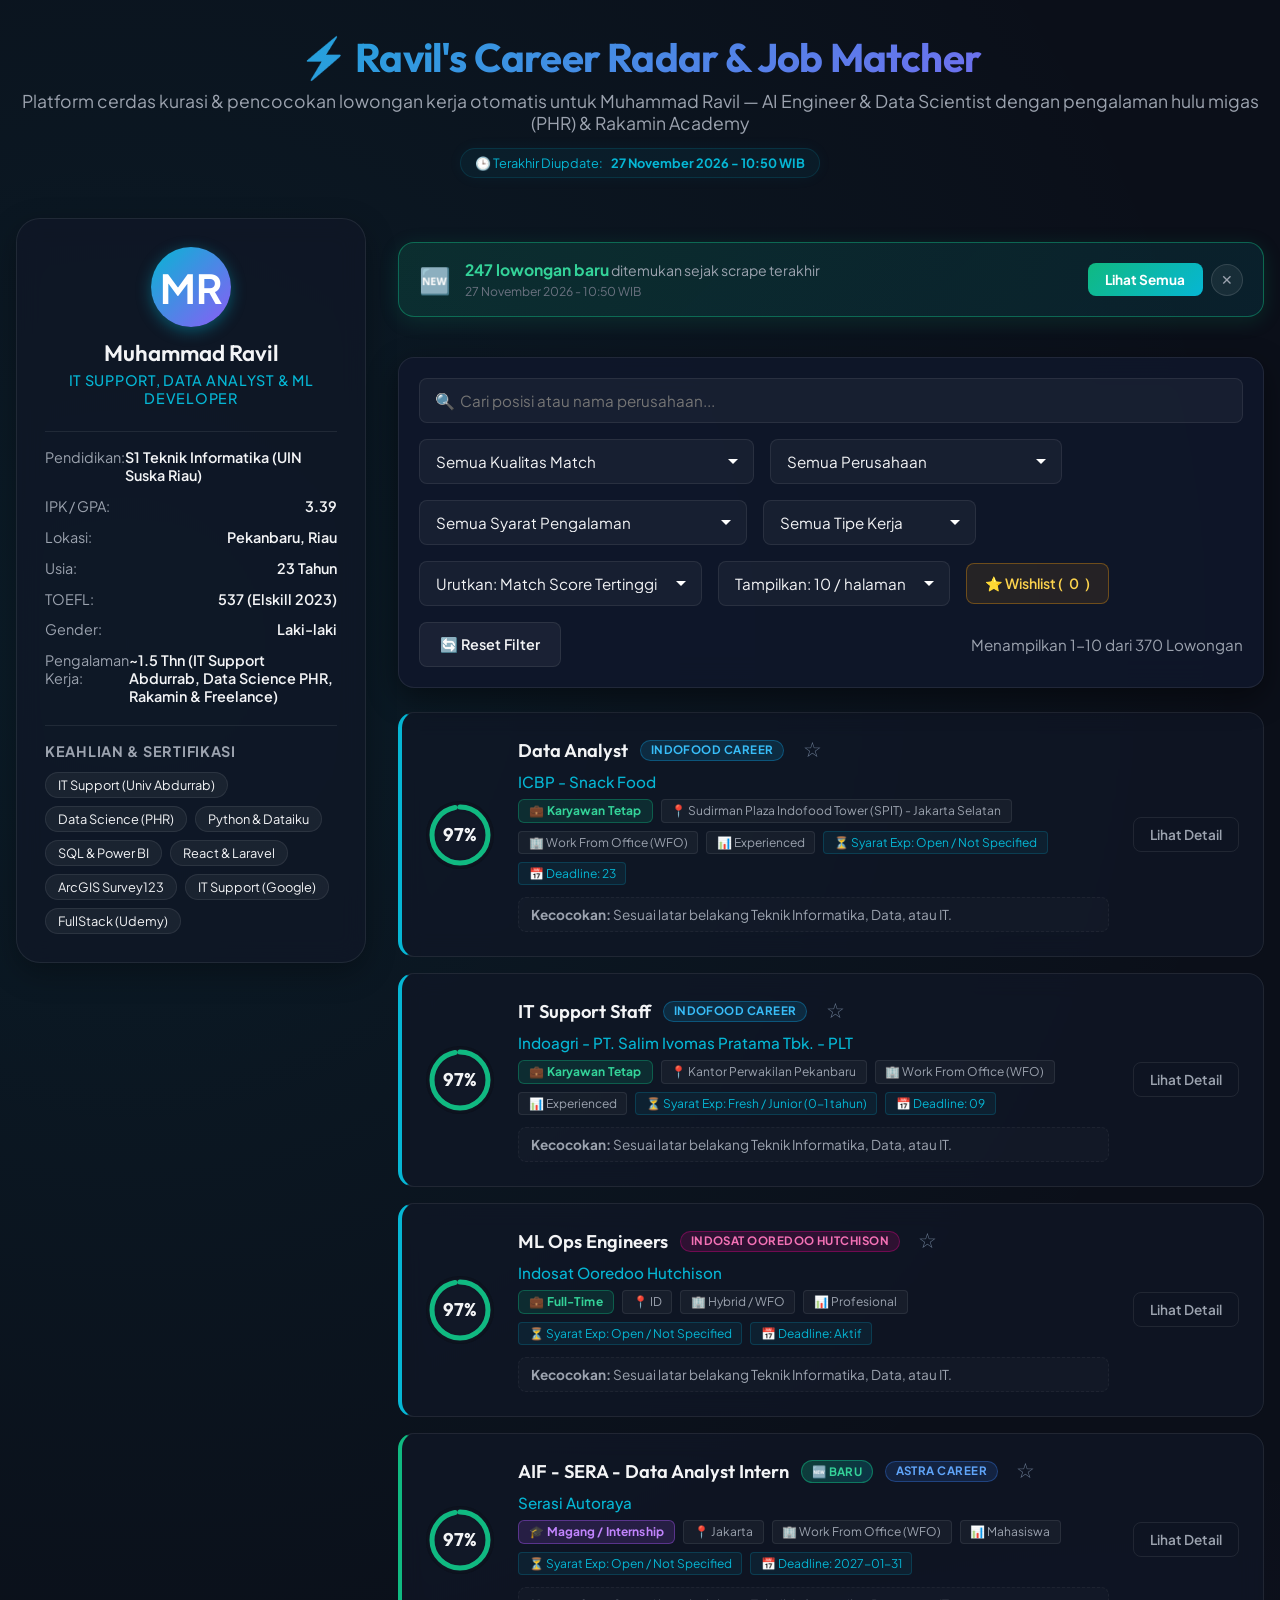
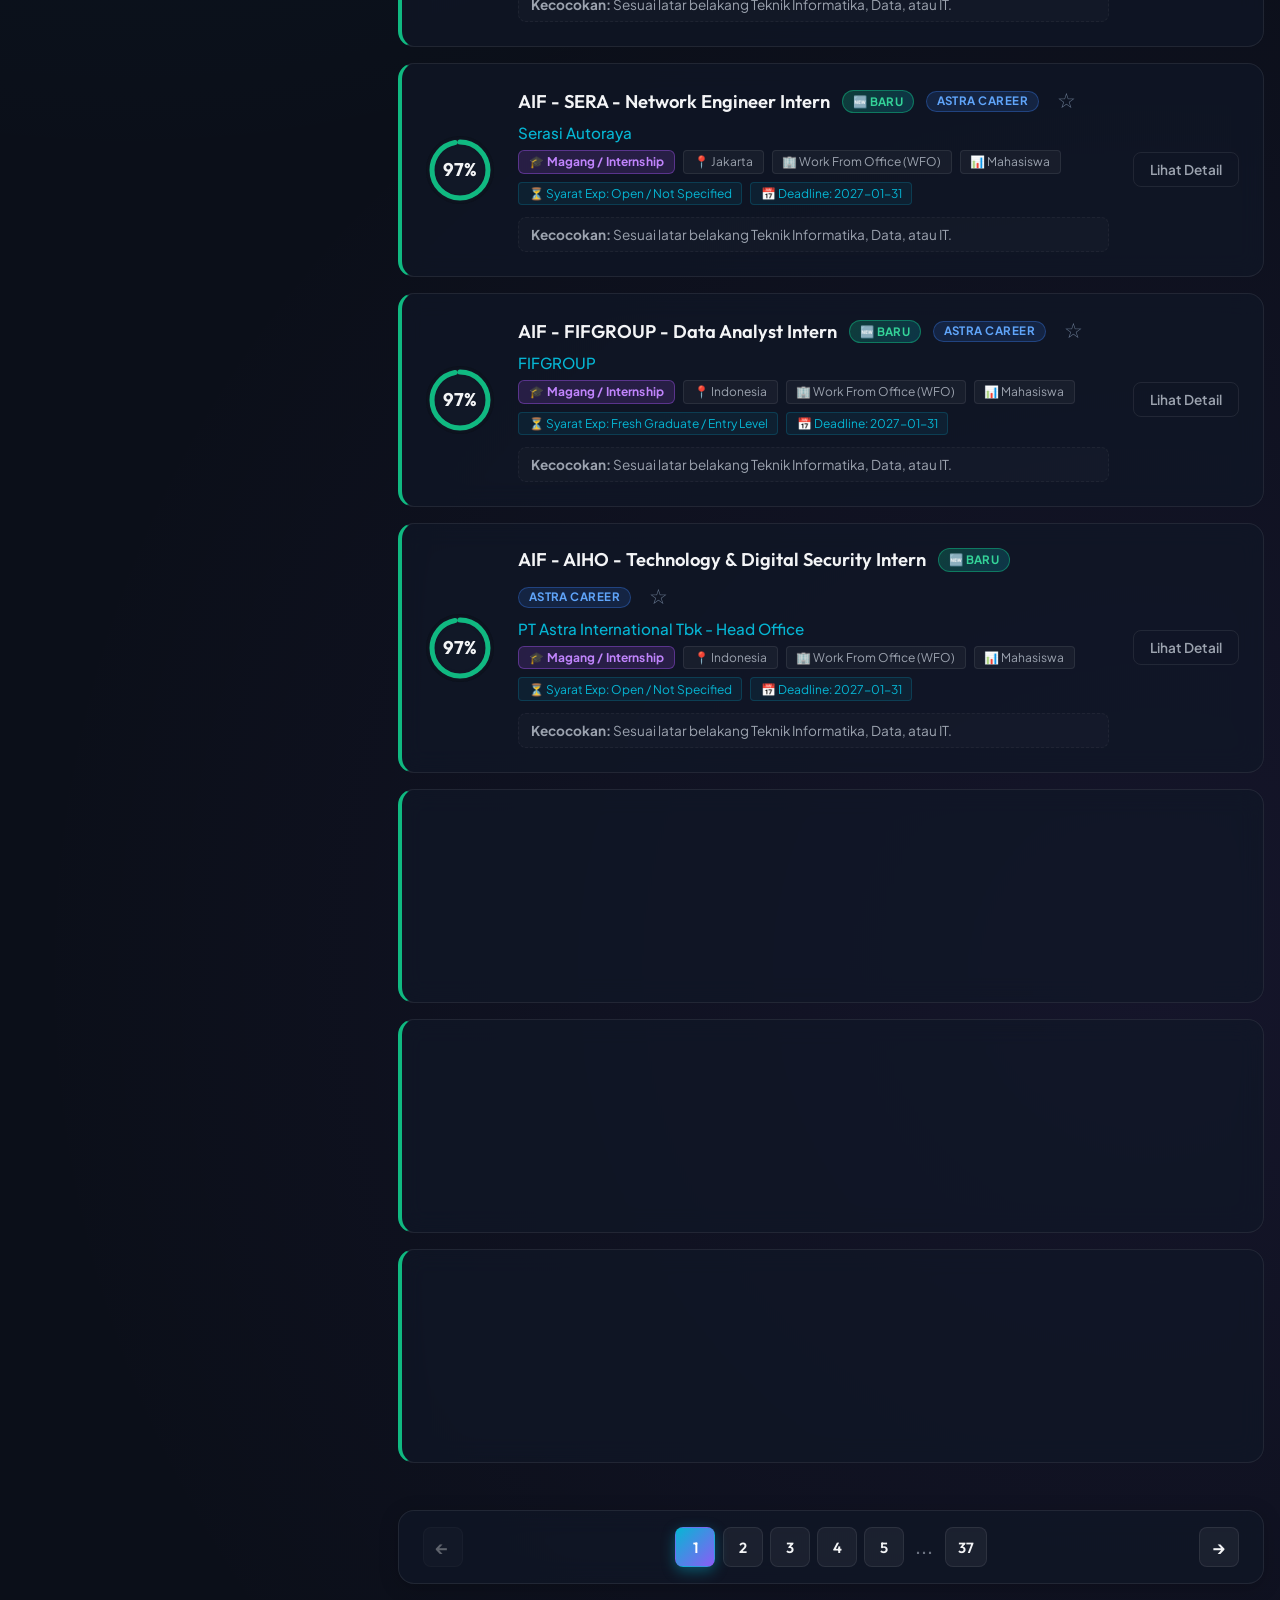
==== commit a38d6003: "feat(job-matcher): pisahkan tipe kerja fulltime, kontrak, dan intern pada scraper dan UI" ====
--- a/index.html
+++ b/index.html
@@ -21,7 +21,7 @@
     <link rel="preconnect" href="https://fonts.googleapis.com">
     <link rel="preconnect" href="https://fonts.gstatic.com" crossorigin>
     <link rel="stylesheet" href="https://fonts.googleapis.com/css2?family=Outfit:wght@300;400;500;600;700&family=Plus+Jakarta+Sans:wght@300;400;500;600;700&display=swap">
-    <link rel="stylesheet" href="style.css?v=20261127_1">
+    <link rel="stylesheet" href="style.css?v=20261127_2">
     <!-- SVG Gradients Definition -->
     <svg style="width:0;height:0;position:absolute;" aria-hidden="true" focusable="false">
         <linearGradient id="scoreGrad" x1="0%" y1="0%" x2="100%" y2="100%">
@@ -143,6 +143,13 @@
                             <option value="experienced">Syarat &gt; 1 Tahun (Mid/Senior)</option>
                         </select>
 
+                        <select id="employmentFilter" class="filter-select">
+                            <option value="all">Semua Tipe Kerja</option>
+                            <option value="fulltime">💼 Full-Time / Tetap</option>
+                            <option value="contract">📄 Kontrak / Freelance</option>
+                            <option value="intern">🎓 Intern / Magang</option>
+                        </select>
+
                         <select id="sortSelect" class="filter-select">
                             <option value="score">Urutkan: Match Score Tertinggi</option>
                             <option value="title">Urutkan: Judul (A-Z)</option>
@@ -202,7 +209,7 @@
         </div>
     </div>
 
-    <script defer src="app.js?v=20261127_1"></script>
+    <script defer src="app.js?v=20261127_2"></script>
 </body>
 
 </html>
--- a/style.css
+++ b/style.css
@@ -571,6 +571,37 @@
     background: rgba(244, 63, 94, 0.1);
     border-color: rgba(244, 63, 94, 0.25);
     color: #fda4af;
+}
+
+/* Employment Type Distinction Badges (Full-Time, Kontrak, Intern) */
+.employment-badge {
+    display: inline-flex;
+    align-items: center;
+    gap: 0.3rem;
+    padding: 0.2rem 0.65rem;
+    border-radius: 6px;
+    font-size: 0.75rem;
+    font-weight: 700;
+    letter-spacing: 0.01em;
+    max-width: 100%;
+}
+
+.employment-badge.fulltime {
+    background: rgba(16, 185, 129, 0.14);
+    border: 1px solid rgba(16, 185, 129, 0.35);
+    color: #34d399;
+}
+
+.employment-badge.contract {
+    background: rgba(245, 158, 11, 0.14);
+    border: 1px solid rgba(245, 158, 11, 0.38);
+    color: #fbbf24;
+}
+
+.employment-badge.intern {
+    background: rgba(168, 85, 247, 0.16);
+    border: 1px solid rgba(168, 85, 247, 0.4);
+    color: #c084fc;
 }
 
 .job-matching-preview {
